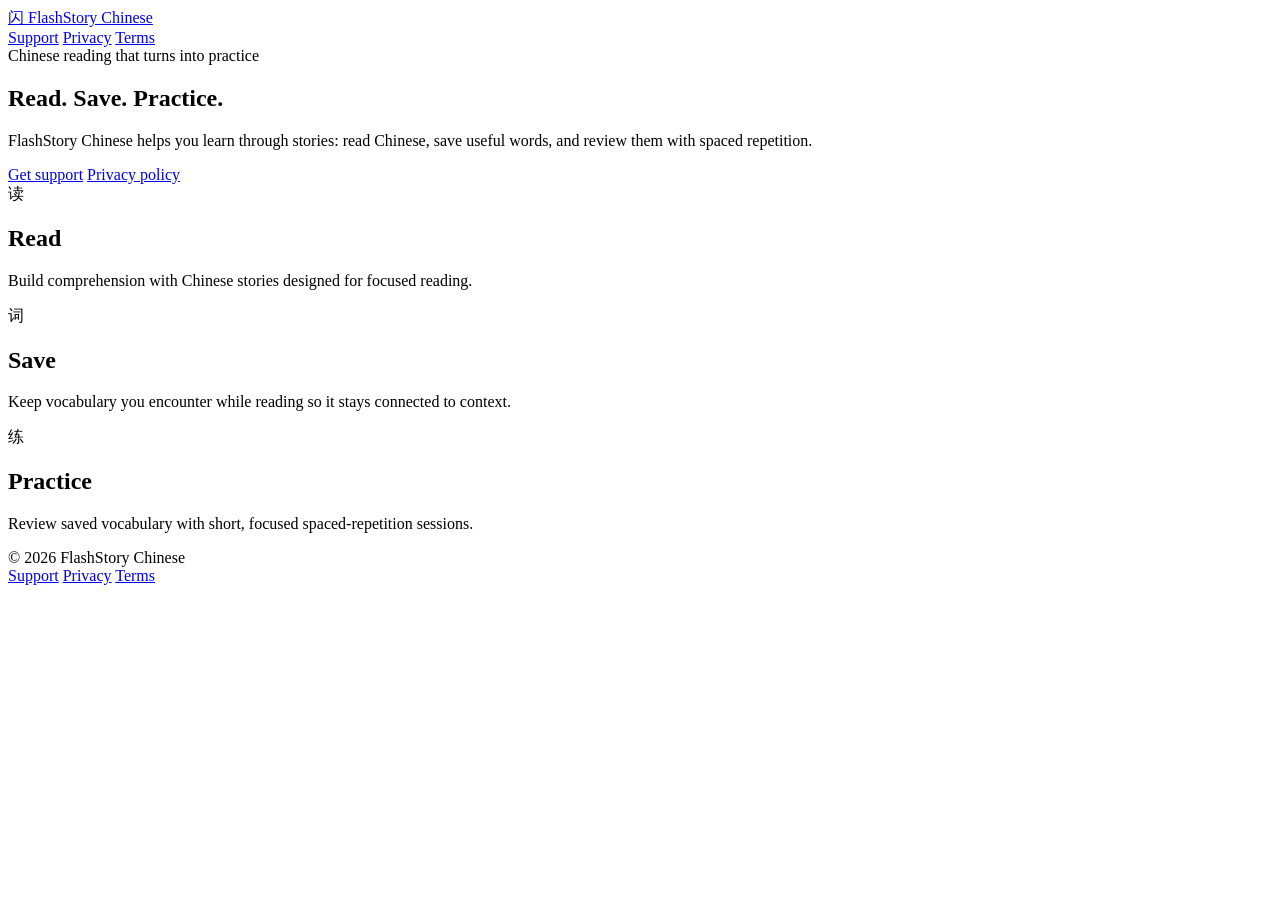
==== index.html @ 14e5a715 "Create FlashStory Chinese site" ====
<!doctype html>
<html lang="en">
<head>
  <meta charset="utf-8" />
  <meta name="viewport" content="width=device-width, initial-scale=1" />
  <meta name="description" content="FlashStory Chinese — read Chinese stories, save vocabulary, and practice what you learn." />
  <title>FlashStory Chinese</title>
  <link rel="stylesheet" href="styles.css" />
</head>
<body>
  <header class="site-header">
    <a class="brand" href="./" aria-label="FlashStory Chinese home">
      <span class="brand-mark" aria-hidden="true">闪</span>
      <span>FlashStory Chinese</span>
    </a>
    <nav aria-label="Primary">
      <a href="support.html">Support</a>
      <a href="privacy.html">Privacy</a>
      <a href="terms.html">Terms</a>
    </nav>
  </header>

  <main>
    <section class="hero">
      <div class="eyebrow">Chinese reading that turns into practice</div>
      <h1>Read. Save. Practice.</h1>
      <p class="lede">
        FlashStory Chinese helps you learn through stories: read Chinese, save useful words,
        and review them with spaced repetition.
      </p>
      <div class="hero-actions">
        <a class="button primary" href="support.html">Get support</a>
        <a class="button secondary" href="privacy.html">Privacy policy</a>
      </div>
    </section>

    <section class="feature-grid" aria-label="How FlashStory works">
      <article class="card">
        <div class="icon" aria-hidden="true">读</div>
        <h2>Read</h2>
        <p>Build comprehension with Chinese stories designed for focused reading.</p>
      </article>
      <article class="card">
        <div class="icon" aria-hidden="true">词</div>
        <h2>Save</h2>
        <p>Keep vocabulary you encounter while reading so it stays connected to context.</p>
      </article>
      <article class="card">
        <div class="icon" aria-hidden="true">练</div>
        <h2>Practice</h2>
        <p>Review saved vocabulary with short, focused spaced-repetition sessions.</p>
      </article>
    </section>
  </main>

  <footer>
    <span>© 2026 FlashStory Chinese</span>
    <div>
      <a href="support.html">Support</a>
      <a href="privacy.html">Privacy</a>
      <a href="terms.html">Terms</a>
    </div>
  </footer>
</body>
</html>
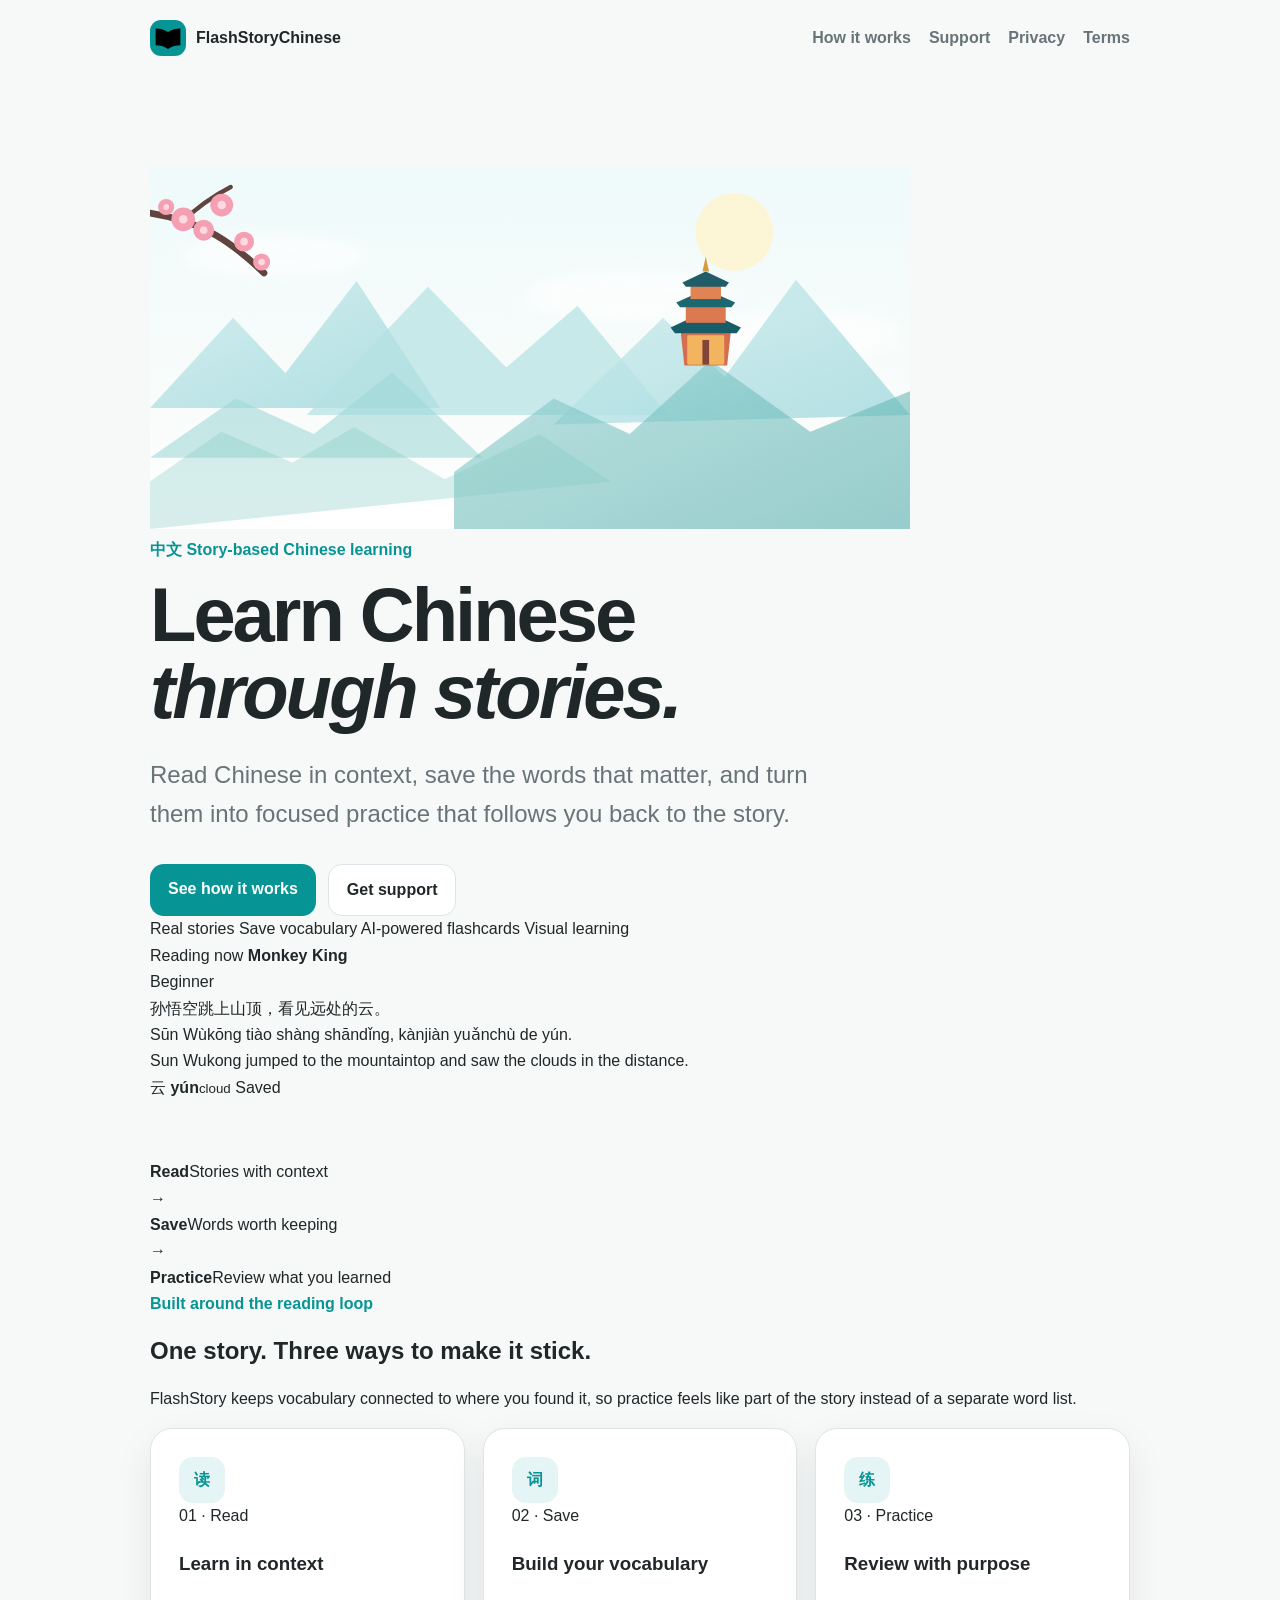
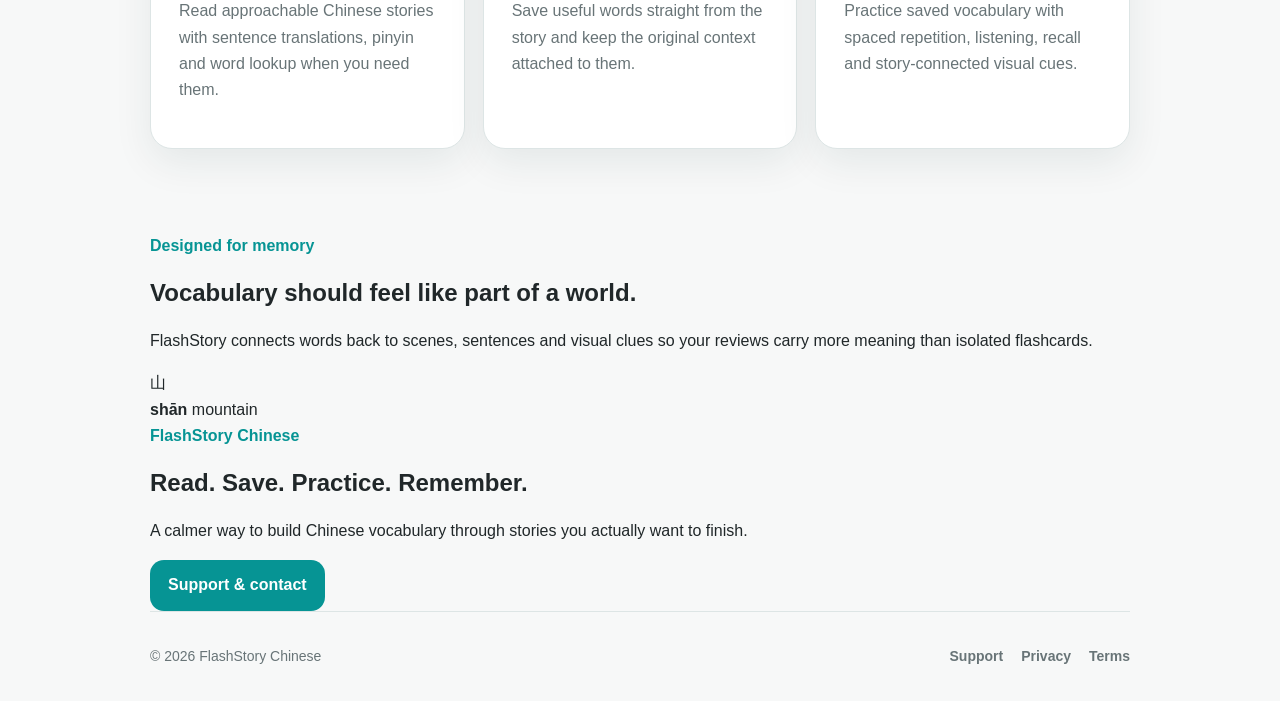
==== commit 5c3d1814: "Reskin landing page to match FlashStory brand" ====
--- a/index.html
+++ b/index.html
@@ -3,53 +3,131 @@
 <head>
   <meta charset="utf-8" />
   <meta name="viewport" content="width=device-width, initial-scale=1" />
-  <meta name="description" content="FlashStory Chinese — read Chinese stories, save vocabulary, and practice what you learn." />
-  <title>FlashStory Chinese</title>
+  <meta name="theme-color" content="#069494" />
+  <meta name="description" content="FlashStory Chinese helps you learn Mandarin through stories, saved vocabulary, spaced repetition and visual practice." />
+  <title>FlashStory Chinese — Learn Chinese through stories</title>
   <link rel="stylesheet" href="styles.css" />
 </head>
 <body>
   <header class="site-header">
     <a class="brand" href="./" aria-label="FlashStory Chinese home">
-      <span class="brand-mark" aria-hidden="true">闪</span>
-      <span>FlashStory Chinese</span>
+      <span class="brand-mark" aria-hidden="true">
+        <svg viewBox="0 0 32 32"><path d="M5 7.5c4.2 0 7.5 1 11 3.2v15c-3.5-2.2-6.8-3.2-11-3.2V7.5Zm22 0c-4.2 0-7.5 1-11 3.2v15c3.5-2.2 6.8-3.2 11-3.2V7.5Z"/></svg>
+      </span>
+      <span class="brand-copy"><strong>FlashStory</strong><span>Chinese</span></span>
     </a>
     <nav aria-label="Primary">
+      <a href="#how-it-works">How it works</a>
       <a href="support.html">Support</a>
       <a href="privacy.html">Privacy</a>
       <a href="terms.html">Terms</a>
     </nav>
   </header>
 
-  <main>
+  <main class="home-main">
     <section class="hero">
-      <div class="eyebrow">Chinese reading that turns into practice</div>
-      <h1>Read. Save. Practice.</h1>
-      <p class="lede">
-        FlashStory Chinese helps you learn through stories: read Chinese, save useful words,
-        and review them with spaced repetition.
-      </p>
-      <div class="hero-actions">
-        <a class="button primary" href="support.html">Get support</a>
-        <a class="button secondary" href="privacy.html">Privacy policy</a>
+      <img class="hero-landscape" src="brand-scene.svg" alt="" aria-hidden="true" />
+      <div class="hero-copy">
+        <div class="eyebrow"><span>中文</span> Story-based Chinese learning</div>
+        <h1>Learn Chinese<br><em>through stories.</em></h1>
+        <p class="lede">Read Chinese in context, save the words that matter, and turn them into focused practice that follows you back to the story.</p>
+        <div class="hero-actions">
+          <a class="button primary" href="#how-it-works">See how it works</a>
+          <a class="button secondary" href="support.html">Get support</a>
+        </div>
+        <div class="feature-strip" aria-label="Core features">
+          <span>Real stories</span>
+          <span>Save vocabulary</span>
+          <span>AI-powered flashcards</span>
+          <span>Visual learning</span>
+        </div>
+      </div>
+
+      <div class="story-preview" aria-label="FlashStory Chinese learning preview">
+        <div class="preview-top">
+          <div>
+            <span class="mini-label">Reading now</span>
+            <strong>Monkey King</strong>
+          </div>
+          <span class="level-pill">Beginner</span>
+        </div>
+        <div class="chinese-line">孙悟空跳上山顶，看见远处的云。</div>
+        <div class="pinyin-line">Sūn Wùkōng tiào shàng shāndǐng, kànjiàn yuǎnchù de yún.</div>
+        <div class="translation-line">Sun Wukong jumped to the mountaintop and saw the clouds in the distance.</div>
+        <div class="saved-word">
+          <span class="hanzi">云</span>
+          <span><strong>yún</strong><small>cloud</small></span>
+          <span class="saved-badge">Saved</span>
+        </div>
       </div>
     </section>
 
-    <section class="feature-grid" aria-label="How FlashStory works">
-      <article class="card">
-        <div class="icon" aria-hidden="true">读</div>
-        <h2>Read</h2>
-        <p>Build comprehension with Chinese stories designed for focused reading.</p>
-      </article>
-      <article class="card">
-        <div class="icon" aria-hidden="true">词</div>
-        <h2>Save</h2>
-        <p>Keep vocabulary you encounter while reading so it stays connected to context.</p>
-      </article>
-      <article class="card">
-        <div class="icon" aria-hidden="true">练</div>
-        <h2>Practice</h2>
-        <p>Review saved vocabulary with short, focused spaced-repetition sessions.</p>
-      </article>
+    <section class="trust-row" aria-label="FlashStory learning loop">
+      <div><strong>Read</strong><span>Stories with context</span></div>
+      <div class="loop-arrow">→</div>
+      <div><strong>Save</strong><span>Words worth keeping</span></div>
+      <div class="loop-arrow">→</div>
+      <div><strong>Practice</strong><span>Review what you learned</span></div>
+    </section>
+
+    <section id="how-it-works" class="section">
+      <div class="section-heading">
+        <span class="eyebrow">Built around the reading loop</span>
+        <h2>One story. Three ways to make it stick.</h2>
+        <p>FlashStory keeps vocabulary connected to where you found it, so practice feels like part of the story instead of a separate word list.</p>
+      </div>
+
+      <div class="feature-grid">
+        <article class="card feature-card">
+          <div class="icon">读</div>
+          <span class="card-kicker">01 · Read</span>
+          <h3>Learn in context</h3>
+          <p>Read approachable Chinese stories with sentence translations, pinyin and word lookup when you need them.</p>
+        </article>
+        <article class="card feature-card">
+          <div class="icon">词</div>
+          <span class="card-kicker">02 · Save</span>
+          <h3>Build your vocabulary</h3>
+          <p>Save useful words straight from the story and keep the original context attached to them.</p>
+        </article>
+        <article class="card feature-card">
+          <div class="icon">练</div>
+          <span class="card-kicker">03 · Practice</span>
+          <h3>Review with purpose</h3>
+          <p>Practice saved vocabulary with spaced repetition, listening, recall and story-connected visual cues.</p>
+        </article>
+      </div>
+    </section>
+
+    <section class="visual-section">
+      <div class="visual-card">
+        <div class="visual-copy">
+          <span class="eyebrow">Designed for memory</span>
+          <h2>Vocabulary should feel like part of a world.</h2>
+          <p>FlashStory connects words back to scenes, sentences and visual clues so your reviews carry more meaning than isolated flashcards.</p>
+        </div>
+        <div class="practice-demo">
+          <div class="practice-image">
+            <div class="sun"></div>
+            <div class="mountain m1"></div>
+            <div class="mountain m2"></div>
+            <span class="practice-word">山</span>
+          </div>
+          <div class="practice-meta">
+            <strong>shān</strong>
+            <span>mountain</span>
+          </div>
+        </div>
+      </div>
+    </section>
+
+    <section class="cta-card">
+      <div>
+        <span class="eyebrow">FlashStory Chinese</span>
+        <h2>Read. Save. Practice. Remember.</h2>
+        <p>A calmer way to build Chinese vocabulary through stories you actually want to finish.</p>
+      </div>
+      <a class="button primary" href="support.html">Support &amp; contact</a>
     </section>
   </main>
 
@@ -62,4 +140,4 @@
     </div>
   </footer>
 </body>
-</html>
+</html>
--- a/styles.css
+++ b/styles.css
@@ -0,0 +1,95 @@
+:root {
+  color-scheme: light dark;
+  --teal: #069494;
+  --teal-dark: #057878;
+  --coral: #ff8559;
+  --bg: #f7f8f8;
+  --surface: #ffffff;
+  --surface-2: #f1f4f4;
+  --text: #202729;
+  --muted: #687477;
+  --border: #dde5e5;
+  --shadow: 0 14px 38px rgba(19, 54, 54, 0.08);
+  --radius: 22px;
+  --max: 980px;
+}
+* { box-sizing: border-box; }
+html { scroll-behavior: smooth; }
+body {
+  margin: 0;
+  font-family: Inter, ui-sans-serif, -apple-system, BlinkMacSystemFont, "Segoe UI", sans-serif;
+  background: var(--bg);
+  color: var(--text);
+  line-height: 1.65;
+}
+a { color: var(--teal); text-decoration: none; }
+a:hover { text-decoration: underline; }
+.site-header, footer, main { width: min(calc(100% - 32px), var(--max)); margin-inline: auto; }
+.site-header {
+  min-height: 76px;
+  display: flex;
+  align-items: center;
+  justify-content: space-between;
+  gap: 24px;
+}
+.brand { display: flex; align-items: center; gap: 10px; color: var(--text); font-weight: 800; }
+.brand:hover { text-decoration: none; }
+.brand-mark {
+  width: 36px; height: 36px; border-radius: 11px;
+  display: grid; place-items: center;
+  background: var(--teal); color: white; font-weight: 800;
+}
+nav, footer div { display: flex; gap: 18px; flex-wrap: wrap; }
+nav a, footer a { color: var(--muted); font-weight: 650; }
+.hero { padding: 92px 0 58px; max-width: 760px; }
+.eyebrow { color: var(--teal); font-weight: 750; margin-bottom: 12px; }
+h1 { font-size: clamp(44px, 8vw, 76px); line-height: 1.02; letter-spacing: -0.04em; margin: 0 0 22px; }
+h2 { line-height: 1.2; }
+.lede { font-size: clamp(19px, 2.7vw, 24px); color: var(--muted); max-width: 700px; }
+.hero-actions { display: flex; gap: 12px; flex-wrap: wrap; margin-top: 30px; }
+.button {
+  display: inline-block; padding: 12px 18px; border-radius: 14px; font-weight: 750;
+}
+.button:hover { text-decoration: none; }
+.primary { background: var(--teal); color: white; }
+.primary:hover { background: var(--teal-dark); }
+.secondary { background: var(--surface); color: var(--text); border: 1px solid var(--border); }
+.feature-grid {
+  display: grid; grid-template-columns: repeat(3, 1fr); gap: 18px; padding-bottom: 84px;
+}
+.card, .legal {
+  background: var(--surface); border: 1px solid var(--border);
+  border-radius: var(--radius); box-shadow: var(--shadow);
+}
+.card { padding: 28px; }
+.icon { width: 46px; height: 46px; border-radius: 14px; display: grid; place-items: center; background: rgba(6,148,148,.1); color: var(--teal); font-weight: 800; }
+.card p, .legal p, .legal li { color: var(--muted); }
+.legal { padding: clamp(24px, 5vw, 54px); margin: 44px 0 70px; }
+.legal h1 { font-size: clamp(38px, 6vw, 58px); }
+.legal h2 { margin-top: 34px; }
+.updated { color: var(--muted); margin-top: -8px; }
+.notice {
+  background: var(--surface-2); border-radius: 14px; padding: 16px 18px; margin: 22px 0;
+}
+footer {
+  border-top: 1px solid var(--border); min-height: 90px;
+  display: flex; align-items: center; justify-content: space-between; gap: 20px;
+  color: var(--muted); font-size: 14px;
+}
+@media (max-width: 760px) {
+  .site-header { align-items: flex-start; padding-top: 18px; flex-direction: column; }
+  .feature-grid { grid-template-columns: 1fr; }
+  .hero { padding-top: 62px; }
+  footer { padding: 24px 0; align-items: flex-start; flex-direction: column; }
+}
+@media (prefers-color-scheme: dark) {
+  :root {
+    --bg: #0f1115;
+    --surface: #171a1f;
+    --surface-2: #1d2128;
+    --text: #f5f5f5;
+    --muted: #aeb7ba;
+    --border: #2a2e36;
+    --shadow: none;
+  }
+}
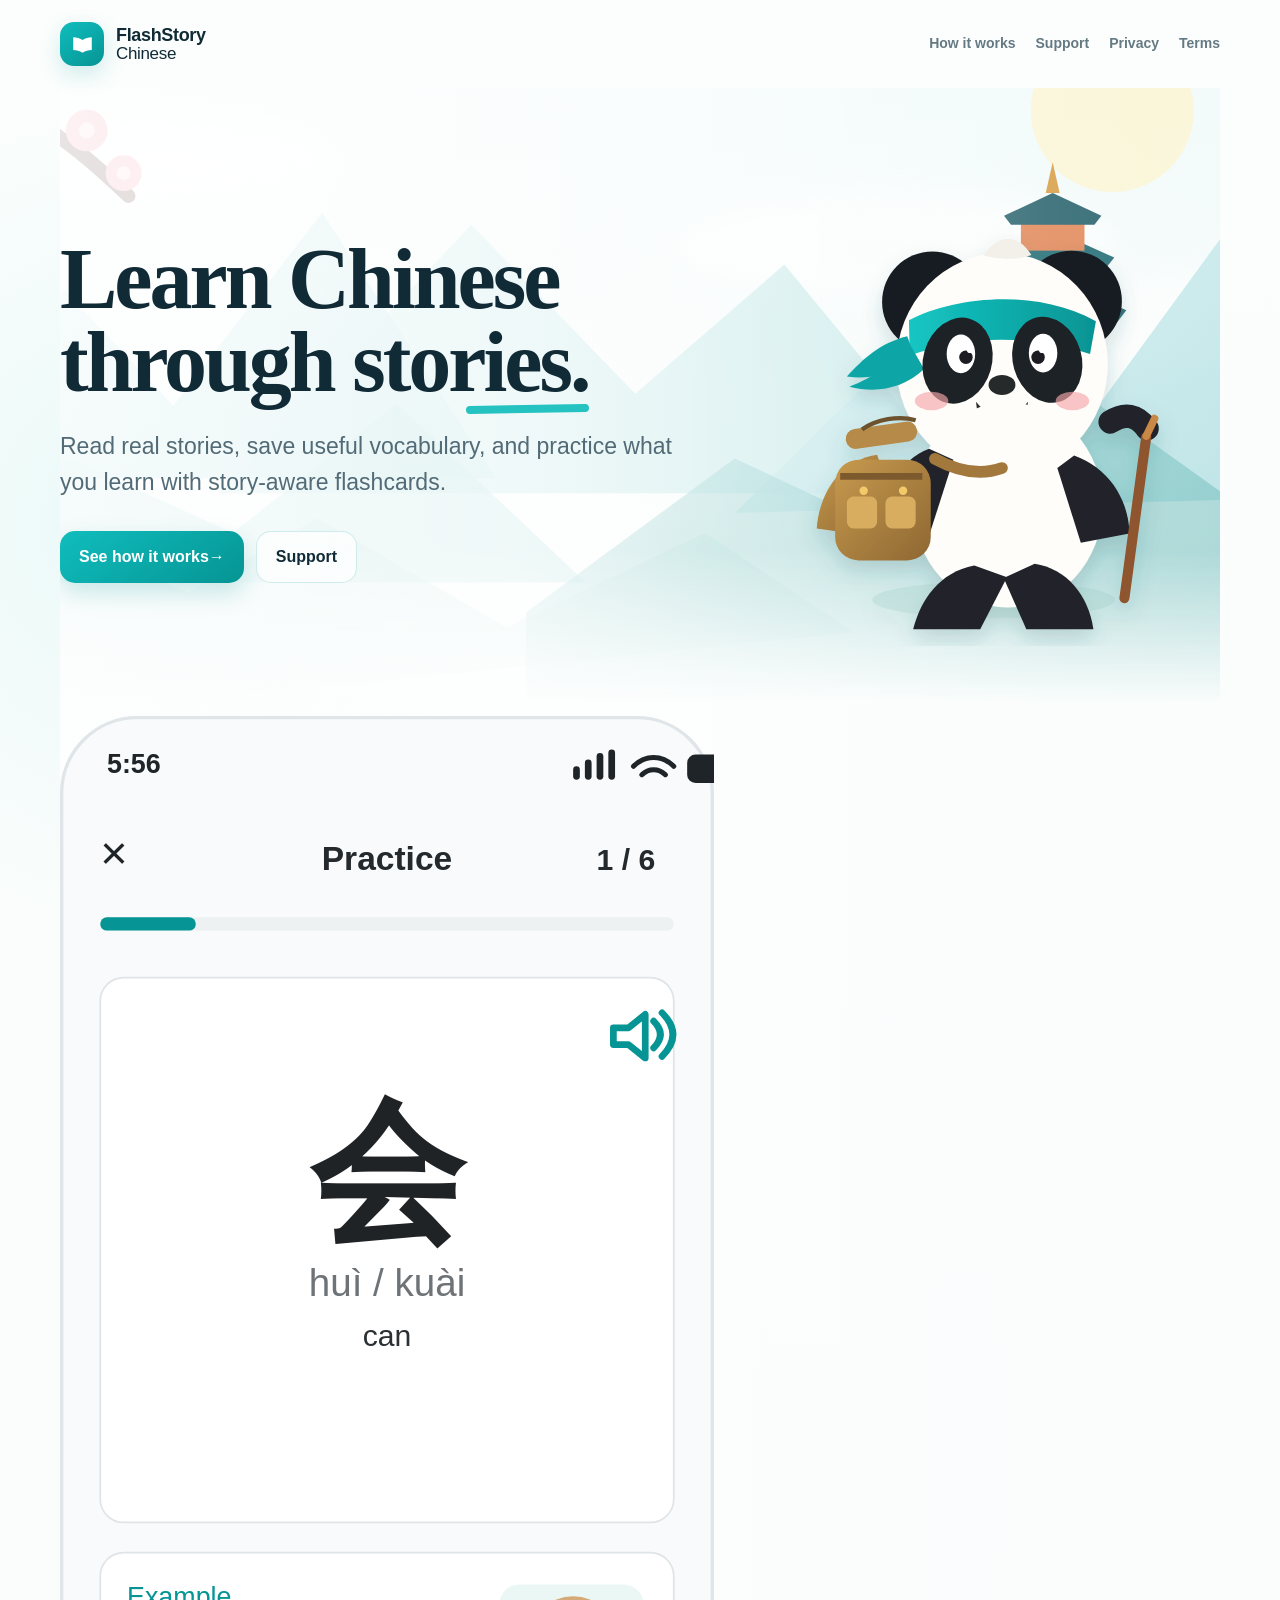
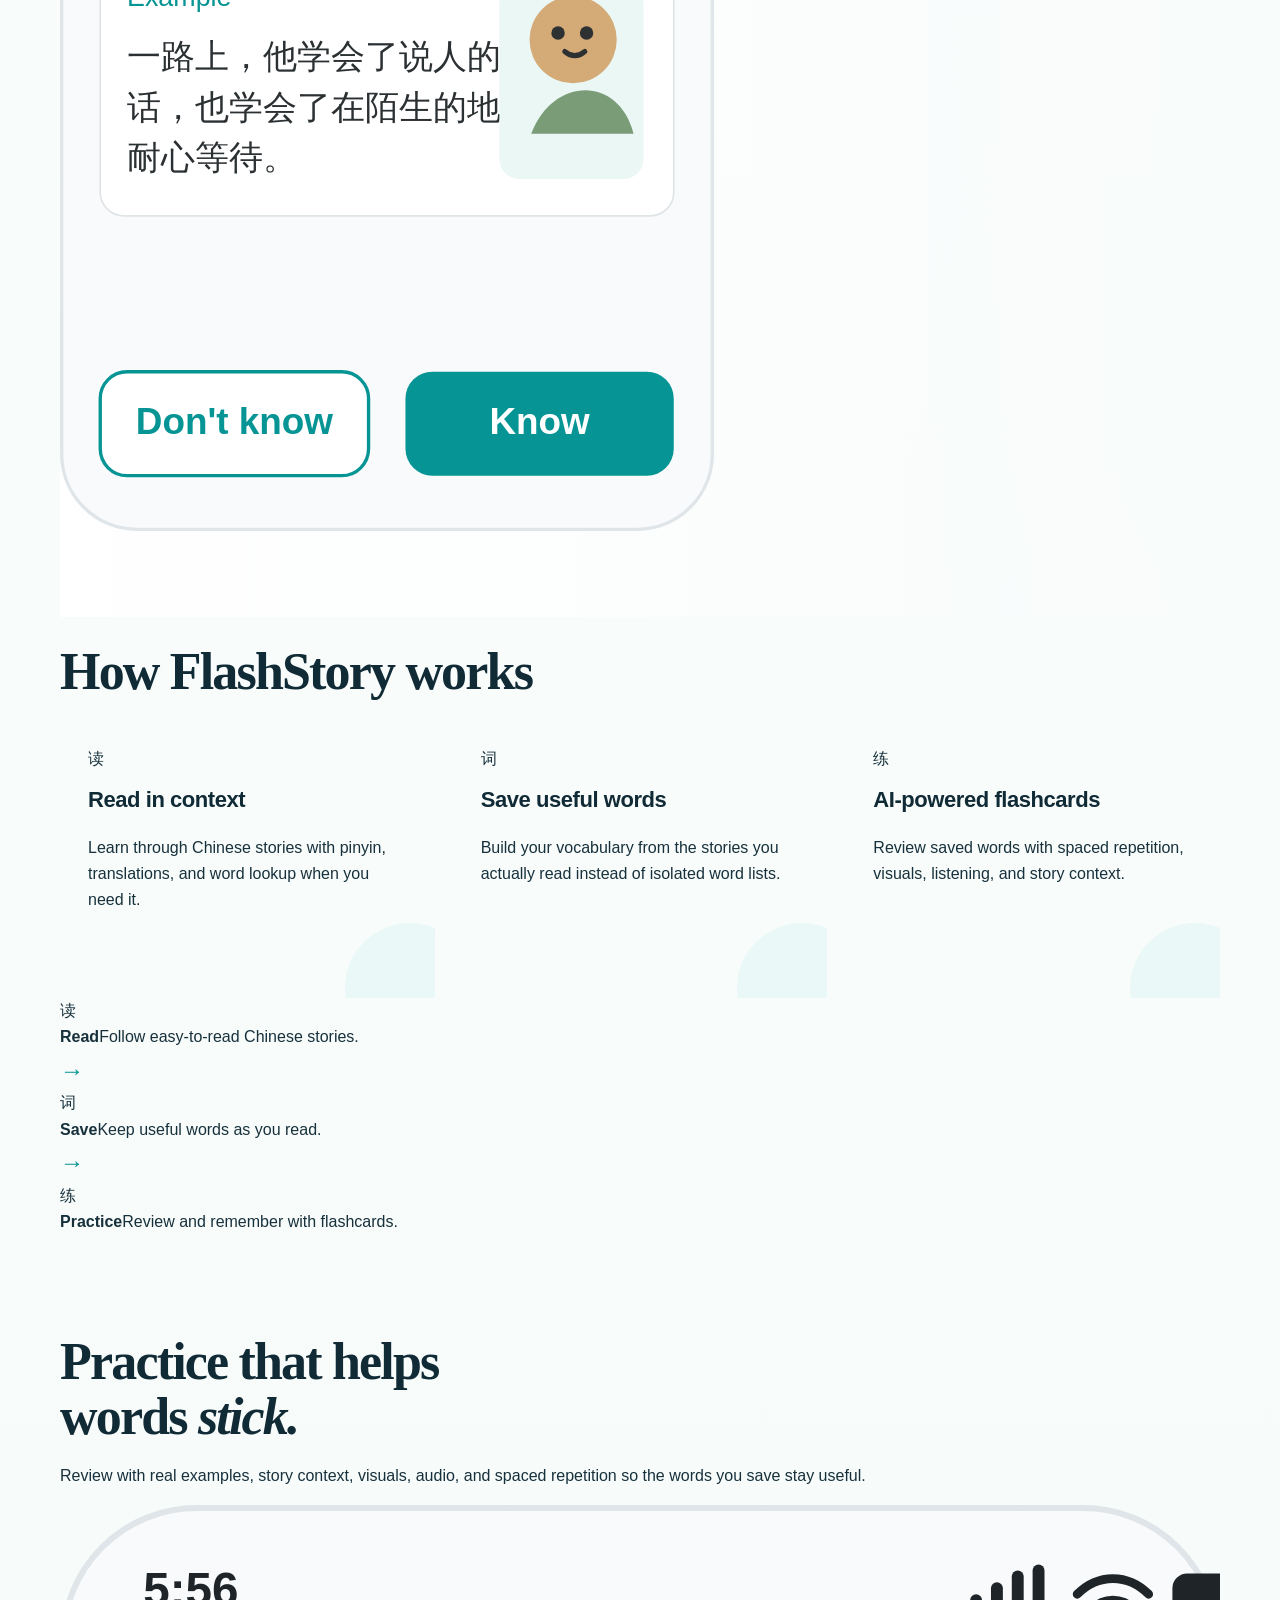
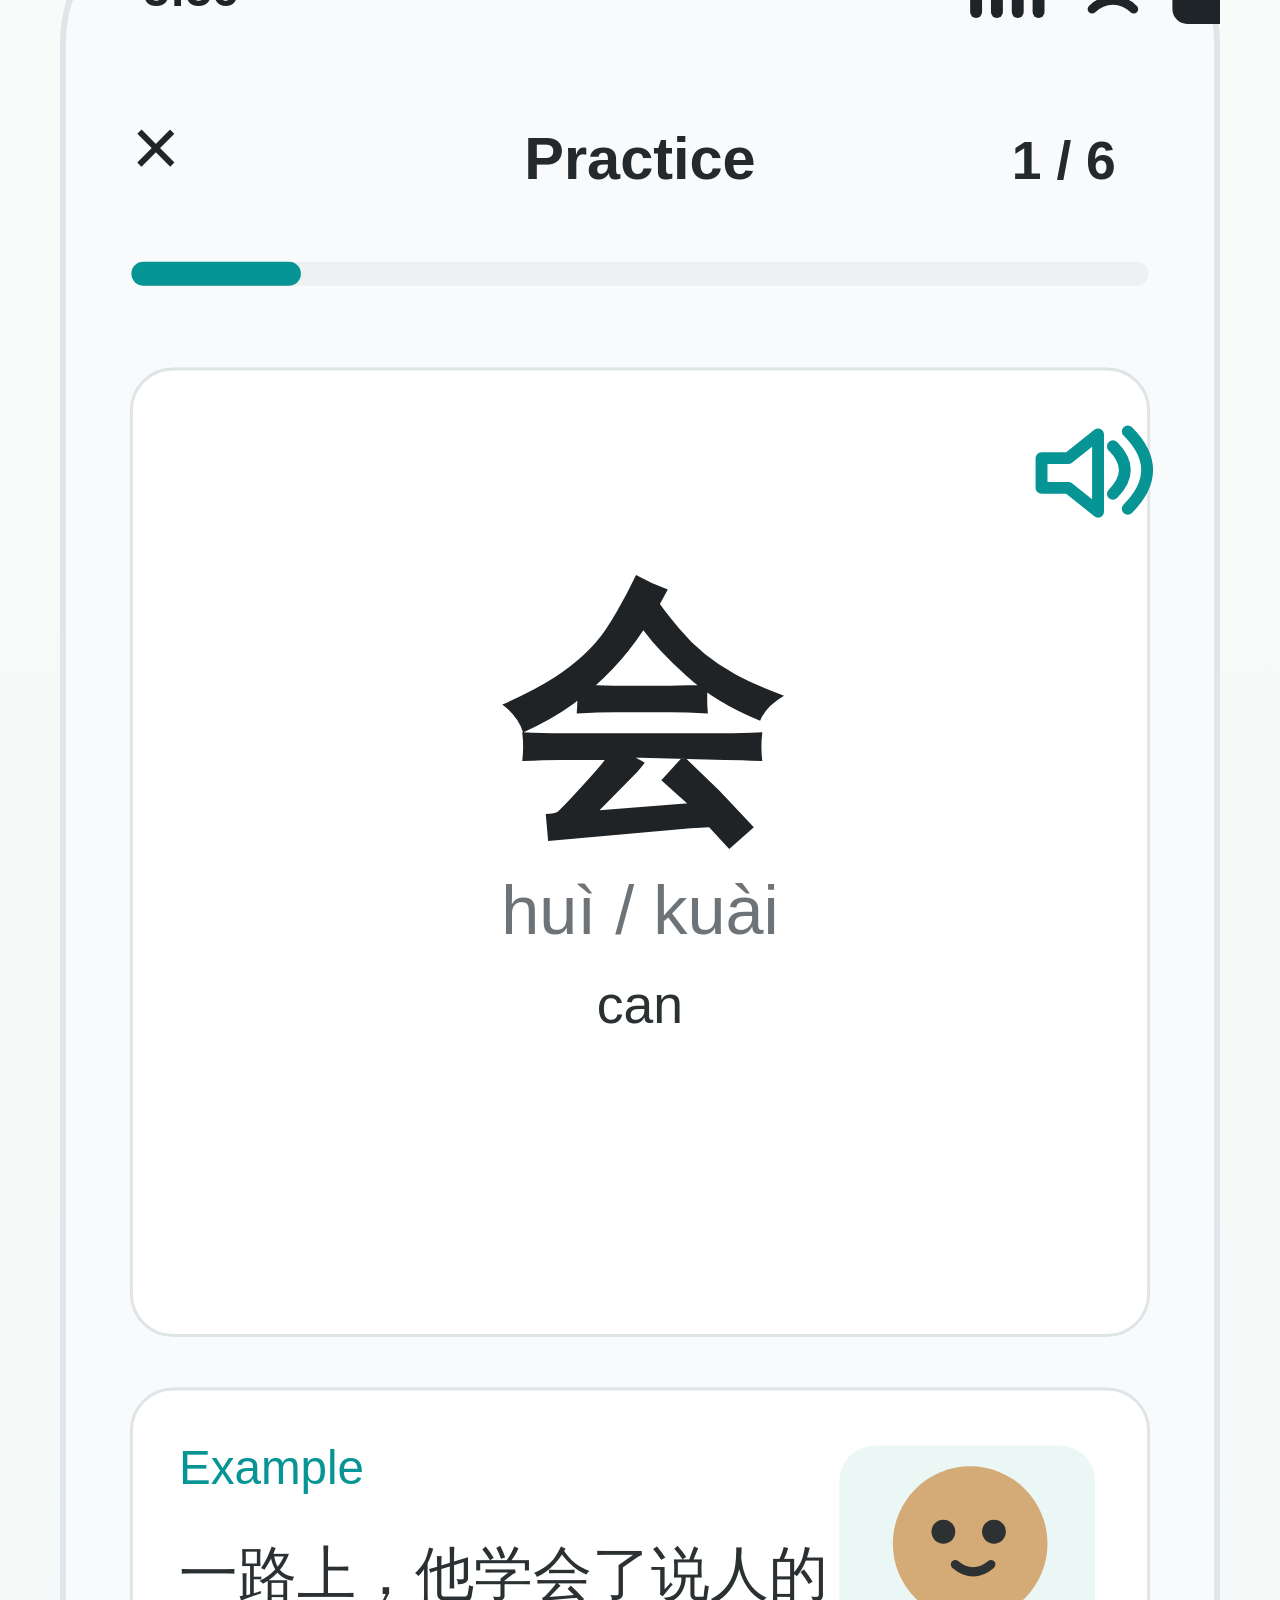
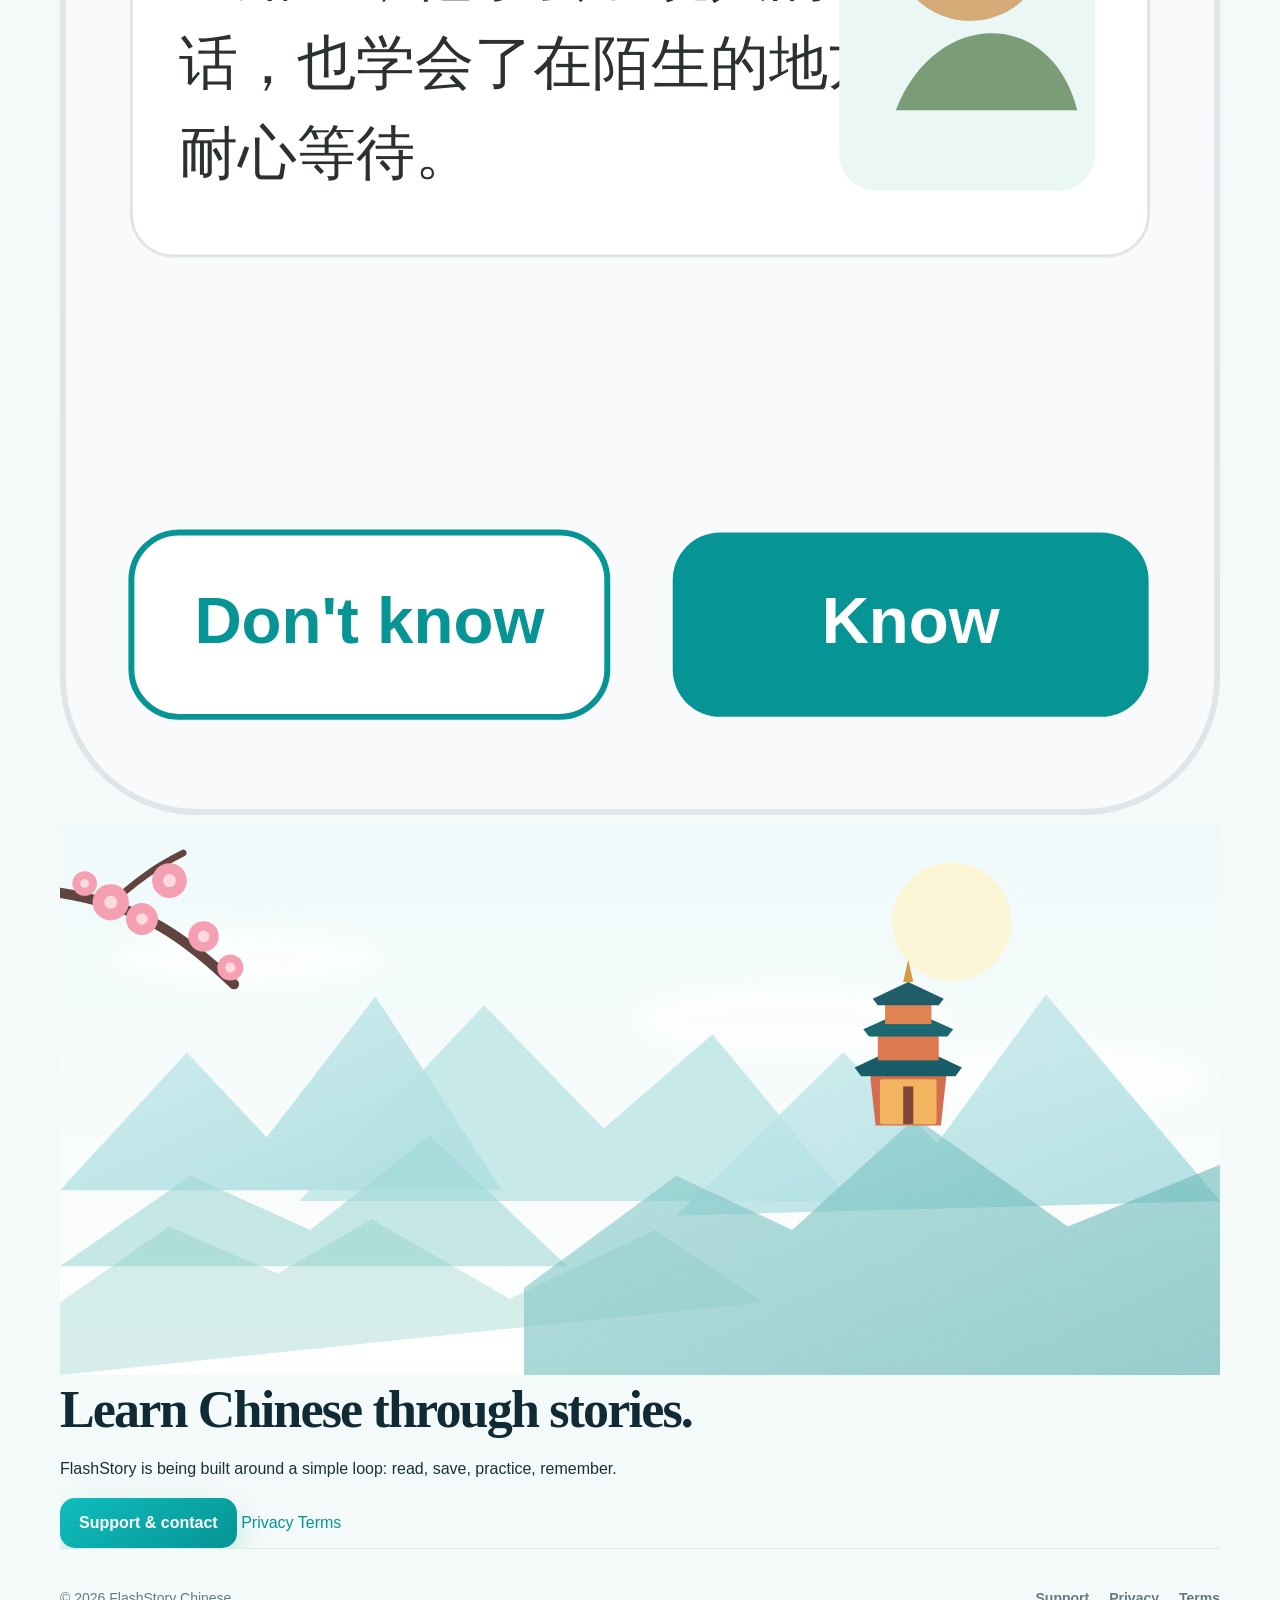
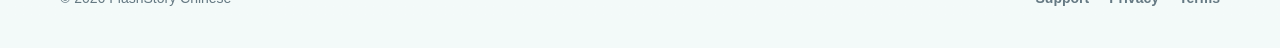
==== commit cf774b50: "Match landing page to approved FlashStory Figma" ====
--- a/index.html
+++ b/index.html
@@ -3,8 +3,8 @@
 <head>
   <meta charset="utf-8" />
   <meta name="viewport" content="width=device-width, initial-scale=1" />
-  <meta name="theme-color" content="#069494" />
-  <meta name="description" content="FlashStory Chinese helps you learn Mandarin through stories, saved vocabulary, spaced repetition and visual practice." />
+  <meta name="theme-color" content="#ffffff" />
+  <meta name="description" content="FlashStory Chinese helps you learn Mandarin through stories, saved vocabulary and focused practice." />
   <title>FlashStory Chinese — Learn Chinese through stories</title>
   <link rel="stylesheet" href="styles.css" />
 </head>
@@ -28,106 +28,84 @@
     <section class="hero">
       <img class="hero-landscape" src="brand-scene.svg" alt="" aria-hidden="true" />
       <div class="hero-copy">
-        <div class="eyebrow"><span>中文</span> Story-based Chinese learning</div>
-        <h1>Learn Chinese<br><em>through stories.</em></h1>
-        <p class="lede">Read Chinese in context, save the words that matter, and turn them into focused practice that follows you back to the story.</p>
+        <h1>Learn Chinese<br>through <em>stories.</em></h1>
+        <p class="lede">Read real stories, save useful vocabulary, and practice what you learn with story-aware flashcards.</p>
         <div class="hero-actions">
-          <a class="button primary" href="#how-it-works">See how it works</a>
-          <a class="button secondary" href="support.html">Get support</a>
-        </div>
-        <div class="feature-strip" aria-label="Core features">
-          <span>Real stories</span>
-          <span>Save vocabulary</span>
-          <span>AI-powered flashcards</span>
-          <span>Visual learning</span>
+          <a class="button primary" href="#how-it-works">See how it works <span aria-hidden="true">→</span></a>
+          <a class="button secondary" href="support.html">Support</a>
         </div>
       </div>
 
-      <div class="story-preview" aria-label="FlashStory Chinese learning preview">
-        <div class="preview-top">
-          <div>
-            <span class="mini-label">Reading now</span>
-            <strong>Monkey King</strong>
-          </div>
-          <span class="level-pill">Beginner</span>
+      <img class="hero-mascot" src="hero-panda.svg" alt="FlashStory panda mascot hiking toward a pagoda" />
+
+      <div class="hero-phone phone-frame" aria-label="FlashStory Practice preview">
+        <img src="practice-screen.svg" alt="FlashStory Practice screen showing the character 会" />
+      </div>
+    </section>
+
+    <section id="how-it-works" class="section how-section">
+      <div class="section-title">
+        <h2>How FlashStory works</h2>
+        <span class="title-swish" aria-hidden="true"></span>
+      </div>
+
+      <div class="feature-grid">
+        <article class="feature-card">
+          <div class="feature-icon book-icon" aria-hidden="true">读</div>
+          <h3>Read in context</h3>
+          <p>Learn through Chinese stories with pinyin, translations, and word lookup when you need it.</p>
+        </article>
+        <article class="feature-card">
+          <div class="feature-icon save-icon" aria-hidden="true">词</div>
+          <h3>Save useful words</h3>
+          <p>Build your vocabulary from the stories you actually read instead of isolated word lists.</p>
+        </article>
+        <article class="feature-card">
+          <div class="feature-icon practice-icon" aria-hidden="true">练</div>
+          <h3>AI-powered flashcards</h3>
+          <p>Review saved words with spaced repetition, visuals, listening, and story context.</p>
+        </article>
+      </div>
+
+      <div class="learning-loop" aria-label="Read, save, practice learning loop">
+        <div class="loop-step">
+          <span class="loop-badge teal">读</span>
+          <div><strong>Read</strong><span>Follow easy-to-read Chinese stories.</span></div>
         </div>
-        <div class="chinese-line">孙悟空跳上山顶，看见远处的云。</div>
-        <div class="pinyin-line">Sūn Wùkōng tiào shàng shāndǐng, kànjiàn yuǎnchù de yún.</div>
-        <div class="translation-line">Sun Wukong jumped to the mountaintop and saw the clouds in the distance.</div>
-        <div class="saved-word">
-          <span class="hanzi">云</span>
-          <span><strong>yún</strong><small>cloud</small></span>
-          <span class="saved-badge">Saved</span>
+        <span class="loop-arrow" aria-hidden="true">→</span>
+        <div class="loop-step">
+          <span class="loop-badge coral">词</span>
+          <div><strong>Save</strong><span>Keep useful words as you read.</span></div>
+        </div>
+        <span class="loop-arrow" aria-hidden="true">→</span>
+        <div class="loop-step">
+          <span class="loop-badge gold">练</span>
+          <div><strong>Practice</strong><span>Review and remember with flashcards.</span></div>
         </div>
       </div>
     </section>
 
-    <section class="trust-row" aria-label="FlashStory learning loop">
-      <div><strong>Read</strong><span>Stories with context</span></div>
-      <div class="loop-arrow">→</div>
-      <div><strong>Save</strong><span>Words worth keeping</span></div>
-      <div class="loop-arrow">→</div>
-      <div><strong>Practice</strong><span>Review what you learned</span></div>
-    </section>
-
-    <section id="how-it-works" class="section">
-      <div class="section-heading">
-        <span class="eyebrow">Built around the reading loop</span>
-        <h2>One story. Three ways to make it stick.</h2>
-        <p>FlashStory keeps vocabulary connected to where you found it, so practice feels like part of the story instead of a separate word list.</p>
+    <section class="practice-section">
+      <div class="practice-copy">
+        <h2>Practice that helps<br>words <em>stick.</em></h2>
+        <p>Review with real examples, story context, visuals, audio, and spaced repetition so the words you save stay useful.</p>
       </div>
-
-      <div class="feature-grid">
-        <article class="card feature-card">
-          <div class="icon">读</div>
-          <span class="card-kicker">01 · Read</span>
-          <h3>Learn in context</h3>
-          <p>Read approachable Chinese stories with sentence translations, pinyin and word lookup when you need them.</p>
-        </article>
-        <article class="card feature-card">
-          <div class="icon">词</div>
-          <span class="card-kicker">02 · Save</span>
-          <h3>Build your vocabulary</h3>
-          <p>Save useful words straight from the story and keep the original context attached to them.</p>
-        </article>
-        <article class="card feature-card">
-          <div class="icon">练</div>
-          <span class="card-kicker">03 · Practice</span>
-          <h3>Review with purpose</h3>
-          <p>Practice saved vocabulary with spaced repetition, listening, recall and story-connected visual cues.</p>
-        </article>
+      <div class="practice-phone phone-frame">
+        <img src="practice-screen.svg" alt="FlashStory Practice flashcard interface" />
       </div>
     </section>
 
-    <section class="visual-section">
-      <div class="visual-card">
-        <div class="visual-copy">
-          <span class="eyebrow">Designed for memory</span>
-          <h2>Vocabulary should feel like part of a world.</h2>
-          <p>FlashStory connects words back to scenes, sentences and visual clues so your reviews carry more meaning than isolated flashcards.</p>
-        </div>
-        <div class="practice-demo">
-          <div class="practice-image">
-            <div class="sun"></div>
-            <div class="mountain m1"></div>
-            <div class="mountain m2"></div>
-            <span class="practice-word">山</span>
-          </div>
-          <div class="practice-meta">
-            <strong>shān</strong>
-            <span>mountain</span>
-          </div>
+    <section class="cta-section">
+      <img class="cta-landscape" src="brand-scene.svg" alt="" aria-hidden="true" />
+      <div class="cta-inner">
+        <h2>Learn Chinese through stories.</h2>
+        <p>FlashStory is being built around a simple loop: read, save, practice, remember.</p>
+        <div class="cta-links">
+          <a class="button primary" href="support.html">Support &amp; contact</a>
+          <a class="text-link" href="privacy.html">Privacy</a>
+          <a class="text-link" href="terms.html">Terms</a>
         </div>
       </div>
-    </section>
-
-    <section class="cta-card">
-      <div>
-        <span class="eyebrow">FlashStory Chinese</span>
-        <h2>Read. Save. Practice. Remember.</h2>
-        <p>A calmer way to build Chinese vocabulary through stories you actually want to finish.</p>
-      </div>
-      <a class="button primary" href="support.html">Support &amp; contact</a>
     </section>
   </main>
 
--- a/styles.css
+++ b/styles.css
@@ -1,95 +1,566 @@
 :root {
   color-scheme: light dark;
   --teal: #069494;
+  --teal-bright: #10bdbd;
   --teal-dark: #057878;
+  --teal-soft: #e4f7f6;
   --coral: #ff8559;
-  --bg: #f7f8f8;
+  --gold: #f4c857;
+  --ink: #102a36;
+  --bg: #f7fbfa;
   --surface: #ffffff;
-  --surface-2: #f1f4f4;
-  --text: #202729;
-  --muted: #687477;
-  --border: #dde5e5;
-  --shadow: 0 14px 38px rgba(19, 54, 54, 0.08);
-  --radius: 22px;
-  --max: 980px;
-}
+  --surface-2: #eef8f7;
+  --text: #17313c;
+  --muted: #657983;
+  --border: #dcebea;
+  --shadow: 0 18px 55px rgba(26, 86, 88, 0.10);
+  --shadow-soft: 0 10px 30px rgba(26, 86, 88, 0.07);
+  --radius: 26px;
+  --max: 1160px;
+}
+
 * { box-sizing: border-box; }
 html { scroll-behavior: smooth; }
 body {
   margin: 0;
+  min-height: 100vh;
   font-family: Inter, ui-sans-serif, -apple-system, BlinkMacSystemFont, "Segoe UI", sans-serif;
-  background: var(--bg);
+  background:
+    radial-gradient(circle at 12% 8%, rgba(16, 189, 189, .07), transparent 26rem),
+    linear-gradient(180deg, #fbfefd 0%, var(--bg) 48%, #f3faf9 100%);
   color: var(--text);
   line-height: 1.65;
 }
 a { color: var(--teal); text-decoration: none; }
-a:hover { text-decoration: underline; }
-.site-header, footer, main { width: min(calc(100% - 32px), var(--max)); margin-inline: auto; }
+a:hover { text-decoration: none; }
+
+.site-header, footer, main {
+  width: min(calc(100% - 36px), var(--max));
+  margin-inline: auto;
+}
 .site-header {
-  min-height: 76px;
+  min-height: 88px;
   display: flex;
   align-items: center;
   justify-content: space-between;
-  gap: 24px;
-}
-.brand { display: flex; align-items: center; gap: 10px; color: var(--text); font-weight: 800; }
-.brand:hover { text-decoration: none; }
+  gap: 28px;
+  position: relative;
+  z-index: 10;
+}
+.brand {
+  display: inline-flex;
+  align-items: center;
+  gap: 12px;
+  color: var(--ink);
+}
 .brand-mark {
-  width: 36px; height: 36px; border-radius: 11px;
+  width: 44px;
+  height: 44px;
+  border-radius: 14px;
+  display: grid;
+  place-items: center;
+  background: linear-gradient(145deg, var(--teal-bright), var(--teal));
+  box-shadow: 0 8px 22px rgba(6, 148, 148, .18);
+}
+.brand-mark svg { width: 27px; height: 27px; fill: #fff; }
+.brand-copy {
+  display: grid;
+  line-height: 1.02;
+  font-size: 17px;
+  letter-spacing: -.02em;
+}
+.brand-copy strong { font-size: 18px; }
+nav, footer div { display: flex; gap: 20px; flex-wrap: wrap; }
+nav a, footer a { color: var(--muted); font-weight: 700; font-size: 14px; }
+nav a:hover, footer a:hover { color: var(--teal); }
+
+.home-main { overflow: hidden; }
+.hero {
+  min-height: 650px;
+  padding: 88px 0 78px;
+  position: relative;
+  display: grid;
+  grid-template-columns: minmax(0, 1.08fr) minmax(320px, .72fr);
+  gap: 70px;
+  align-items: center;
+}
+.hero-landscape {
+  position: absolute;
+  inset: -84px -220px auto -170px;
+  width: calc(100% + 430px);
+  height: 700px;
+  object-fit: cover;
+  z-index: -2;
+  opacity: .95;
+  mask-image: linear-gradient(to bottom, #000 0 78%, transparent 100%);
+}
+.hero::after {
+  content: "";
+  position: absolute;
+  inset: 0 -15vw;
+  z-index: -1;
+  background: linear-gradient(90deg, rgba(255,255,255,.90) 0%, rgba(255,255,255,.72) 42%, rgba(255,255,255,.12) 76%, transparent 100%);
+  pointer-events: none;
+}
+.hero-copy { max-width: 680px; }
+.eyebrow {
+  display: inline-flex;
+  align-items: center;
+  gap: 9px;
+  color: var(--teal-dark);
+  font-size: 13px;
+  font-weight: 850;
+  text-transform: uppercase;
+  letter-spacing: .09em;
+  margin-bottom: 16px;
+}
+.eyebrow span {
+  display: inline-grid;
+  place-items: center;
+  min-width: 40px;
+  height: 28px;
+  padding: 0 9px;
+  border-radius: 999px;
+  background: rgba(6,148,148,.11);
+  color: var(--teal);
+  letter-spacing: 0;
+  font-size: 14px;
+}
+h1, h2 {
+  font-family: "Iowan Old Style", "Palatino Linotype", "Book Antiqua", Georgia, serif;
+  color: var(--ink);
+  letter-spacing: -.035em;
+}
+h1 {
+  font-size: clamp(52px, 7vw, 86px);
+  line-height: .96;
+  margin: 0 0 26px;
+  max-width: 760px;
+}
+h1 em {
+  color: var(--ink);
+  font-style: normal;
+  position: relative;
+  display: inline-block;
+}
+h1 em::after {
+  content: "";
+  position: absolute;
+  left: 48%;
+  right: 0;
+  bottom: -10px;
+  height: 8px;
+  border-radius: 999px;
+  background: var(--teal-bright);
+  transform: rotate(-1deg);
+  opacity: .9;
+}
+h2 {
+  font-size: clamp(34px, 5vw, 52px);
+  line-height: 1.05;
+  margin: 0 0 18px;
+}
+h3 {
+  margin: 10px 0 10px;
+  color: var(--ink);
+  font-size: 22px;
+  letter-spacing: -.02em;
+}
+.lede {
+  font-size: clamp(19px, 2.3vw, 23px);
+  color: #526b76;
+  max-width: 650px;
+  line-height: 1.55;
+}
+.hero-actions {
+  display: flex;
+  gap: 12px;
+  flex-wrap: wrap;
+  margin-top: 30px;
+}
+.button {
+  display: inline-flex;
+  align-items: center;
+  justify-content: center;
+  min-height: 48px;
+  padding: 12px 19px;
+  border-radius: 15px;
+  font-weight: 800;
+  transition: transform .18s ease, box-shadow .18s ease, background .18s ease;
+}
+.button:hover { transform: translateY(-1px); }
+.primary {
+  background: linear-gradient(145deg, var(--teal-bright), var(--teal));
+  color: #fff;
+  box-shadow: 0 10px 24px rgba(6,148,148,.20);
+}
+.primary:hover { box-shadow: 0 14px 30px rgba(6,148,148,.27); }
+.secondary {
+  background: rgba(255,255,255,.76);
+  color: var(--ink);
+  border: 1px solid rgba(6,148,148,.18);
+  backdrop-filter: blur(10px);
+}
+.feature-strip {
+  margin-top: 30px;
+  display: flex;
+  flex-wrap: wrap;
+  gap: 9px;
+}
+.feature-strip span, .level-pill {
+  padding: 7px 11px;
+  border-radius: 999px;
+  background: rgba(255,255,255,.72);
+  border: 1px solid rgba(6,148,148,.14);
+  color: #587079;
+  font-size: 12px;
+  font-weight: 750;
+  backdrop-filter: blur(8px);
+}
+
+.story-preview {
+  width: min(100%, 420px);
+  justify-self: end;
+  background: rgba(255,255,255,.84);
+  border: 1px solid rgba(255,255,255,.88);
+  border-radius: 30px;
+  padding: 24px;
+  box-shadow: 0 30px 80px rgba(39, 93, 91, .18);
+  backdrop-filter: blur(18px);
+  transform: rotate(1deg);
+}
+.preview-top {
+  display: flex;
+  align-items: start;
+  justify-content: space-between;
+  gap: 14px;
+  padding-bottom: 18px;
+  border-bottom: 1px solid var(--border);
+}
+.preview-top > div { display: grid; gap: 3px; }
+.mini-label, .card-kicker {
+  color: var(--teal);
+  font-size: 11px;
+  font-weight: 850;
+  letter-spacing: .08em;
+  text-transform: uppercase;
+}
+.level-pill { background: var(--teal-soft); color: var(--teal-dark); }
+.chinese-line {
+  margin-top: 24px;
+  color: #17313c;
+  font-size: 27px;
+  line-height: 1.55;
+  font-weight: 650;
+}
+.pinyin-line {
+  margin-top: 8px;
+  color: var(--teal-dark);
+  font-size: 14px;
+}
+.translation-line {
+  margin-top: 7px;
+  color: var(--muted);
+  font-size: 14px;
+}
+.saved-word {
+  margin-top: 22px;
+  padding: 14px 15px;
+  border-radius: 17px;
+  background: linear-gradient(135deg, #f0fbfa, #e4f7f6);
+  display: grid;
+  grid-template-columns: auto 1fr auto;
+  align-items: center;
+  gap: 12px;
+}
+.hanzi {
+  width: 42px;
+  height: 42px;
+  border-radius: 12px;
+  display: grid;
+  place-items: center;
+  background: #fff;
+  color: var(--ink);
+  font-size: 23px;
+  box-shadow: var(--shadow-soft);
+}
+.saved-word > span:nth-child(2) { display: grid; line-height: 1.25; }
+.saved-word small { color: var(--muted); }
+.saved-badge {
+  color: var(--teal-dark);
+  font-size: 12px;
+  font-weight: 800;
+}
+
+.trust-row {
+  margin: 10px auto 100px;
+  padding: 22px 26px;
+  display: grid;
+  grid-template-columns: 1fr auto 1fr auto 1fr;
+  gap: 18px;
+  align-items: center;
+  background: var(--surface);
+  border: 1px solid var(--border);
+  border-radius: 22px;
+  box-shadow: var(--shadow-soft);
+}
+.trust-row > div:not(.loop-arrow) { display: grid; text-align: center; }
+.trust-row strong { color: var(--ink); font-size: 18px; }
+.trust-row span { color: var(--muted); font-size: 13px; }
+.loop-arrow { color: var(--teal); font-size: 24px; }
+
+.section { padding: 28px 0 100px; }
+.section-heading { max-width: 760px; margin-bottom: 34px; }
+.section-heading p, .visual-copy p, .cta-card p { color: var(--muted); font-size: 17px; }
+
+.feature-grid {
+  display: grid;
+  grid-template-columns: repeat(3, 1fr);
+  gap: 18px;
+}
+.card, .legal {
+  background: rgba(255,255,255,.90);
+  border: 1px solid var(--border);
+  border-radius: var(--radius);
+  box-shadow: var(--shadow-soft);
+}
+.feature-card {
+  padding: 28px;
+  min-height: 280px;
+  position: relative;
+  overflow: hidden;
+}
+.feature-card::after {
+  content: "";
+  position: absolute;
+  width: 130px;
+  height: 130px;
+  border-radius: 50%;
+  right: -40px;
+  bottom: -55px;
+  background: var(--teal-soft);
+  opacity: .7;
+}
+.icon {
+  width: 50px;
+  height: 50px;
+  border-radius: 15px;
+  display: grid;
+  place-items: center;
+  background: linear-gradient(145deg, #e8f9f8, #d8f2f1);
+  color: var(--teal);
+  font-weight: 900;
+  font-size: 20px;
+  margin-bottom: 18px;
+}
+.card p, .legal p, .legal li { color: var(--muted); }
+
+.visual-section { padding: 0 0 110px; }
+.visual-card {
+  min-height: 390px;
+  display: grid;
+  grid-template-columns: 1fr 360px;
+  gap: 60px;
+  align-items: center;
+  padding: clamp(30px, 6vw, 70px);
+  border-radius: 34px;
+  background:
+    radial-gradient(circle at 85% 15%, rgba(244,200,87,.20), transparent 16rem),
+    linear-gradient(135deg, #effaf9, #e2f5f4);
+  border: 1px solid #d6ecea;
+  overflow: hidden;
+  position: relative;
+}
+.visual-card::before {
+  content: "";
+  position: absolute;
+  inset: auto -8% -45% 42%;
+  height: 80%;
+  border-radius: 50% 50% 0 0;
+  background: rgba(6,148,148,.09);
+  transform: rotate(-6deg);
+}
+.practice-demo {
+  position: relative;
+  z-index: 1;
+  background: #fff;
+  padding: 15px;
+  border-radius: 26px;
+  box-shadow: 0 24px 70px rgba(45,105,104,.16);
+  transform: rotate(2deg);
+}
+.practice-image {
+  height: 220px;
+  border-radius: 19px;
+  overflow: hidden;
+  position: relative;
+  background: linear-gradient(#c9f0f4 0 48%, #a8d4bb 48% 100%);
+}
+.sun {
+  width: 56px; height: 56px; border-radius: 50%;
+  background: #fff3b0; position: absolute; top: 28px; right: 42px;
+}
+.mountain {
+  position: absolute; bottom: 0; width: 0; height: 0;
+  border-left: 120px solid transparent;
+  border-right: 120px solid transparent;
+  border-bottom: 165px solid #64aaa7;
+}
+.m1 { left: -20px; }
+.m2 { right: -55px; border-bottom-color: #3d918f; transform: scale(.9); }
+.practice-word {
+  position: absolute;
+  left: 50%; top: 50%;
+  transform: translate(-50%, -50%);
+  width: 72px; height: 72px; border-radius: 20px;
   display: grid; place-items: center;
-  background: var(--teal); color: white; font-weight: 800;
-}
-nav, footer div { display: flex; gap: 18px; flex-wrap: wrap; }
-nav a, footer a { color: var(--muted); font-weight: 650; }
-.hero { padding: 92px 0 58px; max-width: 760px; }
-.eyebrow { color: var(--teal); font-weight: 750; margin-bottom: 12px; }
-h1 { font-size: clamp(44px, 8vw, 76px); line-height: 1.02; letter-spacing: -0.04em; margin: 0 0 22px; }
-h2 { line-height: 1.2; }
-.lede { font-size: clamp(19px, 2.7vw, 24px); color: var(--muted); max-width: 700px; }
-.hero-actions { display: flex; gap: 12px; flex-wrap: wrap; margin-top: 30px; }
-.button {
-  display: inline-block; padding: 12px 18px; border-radius: 14px; font-weight: 750;
-}
-.button:hover { text-decoration: none; }
-.primary { background: var(--teal); color: white; }
-.primary:hover { background: var(--teal-dark); }
-.secondary { background: var(--surface); color: var(--text); border: 1px solid var(--border); }
-.feature-grid {
-  display: grid; grid-template-columns: repeat(3, 1fr); gap: 18px; padding-bottom: 84px;
-}
-.card, .legal {
-  background: var(--surface); border: 1px solid var(--border);
-  border-radius: var(--radius); box-shadow: var(--shadow);
-}
-.card { padding: 28px; }
-.icon { width: 46px; height: 46px; border-radius: 14px; display: grid; place-items: center; background: rgba(6,148,148,.1); color: var(--teal); font-weight: 800; }
-.card p, .legal p, .legal li { color: var(--muted); }
-.legal { padding: clamp(24px, 5vw, 54px); margin: 44px 0 70px; }
-.legal h1 { font-size: clamp(38px, 6vw, 58px); }
-.legal h2 { margin-top: 34px; }
+  background: rgba(255,255,255,.9);
+  color: var(--ink); font-size: 38px; font-weight: 700;
+  box-shadow: 0 12px 35px rgba(16,42,54,.16);
+}
+.practice-meta { display: grid; padding: 16px 7px 7px; }
+.practice-meta strong { color: var(--teal-dark); font-size: 18px; }
+.practice-meta span { color: var(--muted); }
+
+.cta-card {
+  margin: 0 0 100px;
+  padding: clamp(30px, 5vw, 56px);
+  display: flex;
+  align-items: center;
+  justify-content: space-between;
+  gap: 36px;
+  background: var(--ink);
+  color: #fff;
+  border-radius: 30px;
+  box-shadow: var(--shadow);
+}
+.cta-card h2 { color: #fff; font-size: clamp(32px, 4vw, 46px); }
+.cta-card p { color: #b9c9cf; margin-bottom: 0; }
+.cta-card .eyebrow { color: #7ce0dc; }
+
+.legal {
+  padding: clamp(26px, 5vw, 58px);
+  margin: 48px 0 78px;
+  position: relative;
+  overflow: hidden;
+}
+.legal::before {
+  content: "";
+  position: absolute;
+  inset: 0 0 auto;
+  height: 7px;
+  background: linear-gradient(90deg, var(--teal), var(--teal-bright), var(--gold));
+}
+.legal h1 {
+  font-family: "Iowan Old Style", "Palatino Linotype", Georgia, serif;
+  color: var(--ink);
+  font-size: clamp(40px, 6vw, 62px);
+  line-height: 1.05;
+  letter-spacing: -.035em;
+}
+.legal h2 {
+  font-family: inherit;
+  font-size: 22px;
+  letter-spacing: -.015em;
+  margin-top: 36px;
+}
 .updated { color: var(--muted); margin-top: -8px; }
 .notice {
-  background: var(--surface-2); border-radius: 14px; padding: 16px 18px; margin: 22px 0;
-}
+  background: var(--surface-2);
+  border: 1px solid var(--border);
+  border-radius: 16px;
+  padding: 16px 18px;
+  margin: 22px 0;
+}
+
 footer {
-  border-top: 1px solid var(--border); min-height: 90px;
-  display: flex; align-items: center; justify-content: space-between; gap: 20px;
-  color: var(--muted); font-size: 14px;
-}
-@media (max-width: 760px) {
-  .site-header { align-items: flex-start; padding-top: 18px; flex-direction: column; }
+  border-top: 1px solid var(--border);
+  min-height: 100px;
+  display: flex;
+  align-items: center;
+  justify-content: space-between;
+  gap: 20px;
+  color: var(--muted);
+  font-size: 14px;
+}
+
+@media (max-width: 900px) {
+  .hero {
+    grid-template-columns: 1fr;
+    gap: 42px;
+    padding-top: 56px;
+  }
+  .hero-landscape { inset: -70px -350px auto -280px; width: 1900px; opacity: .72; }
+  .hero::after { background: rgba(255,255,255,.68); }
+  .story-preview { justify-self: start; transform: none; }
   .feature-grid { grid-template-columns: 1fr; }
-  .hero { padding-top: 62px; }
-  footer { padding: 24px 0; align-items: flex-start; flex-direction: column; }
-}
+  .visual-card { grid-template-columns: 1fr; }
+  .practice-demo { max-width: 380px; }
+}
+
+@media (max-width: 720px) {
+  .site-header {
+    min-height: auto;
+    padding: 18px 0 6px;
+    align-items: flex-start;
+    flex-direction: column;
+  }
+  nav { gap: 14px; }
+  nav a { font-size: 13px; }
+  .hero { min-height: auto; padding: 54px 0 66px; }
+  h1 { font-size: clamp(48px, 15vw, 70px); }
+  .lede { font-size: 18px; }
+  .story-preview { width: 100%; padding: 20px; }
+  .chinese-line { font-size: 23px; }
+  .trust-row {
+    grid-template-columns: 1fr;
+    margin-bottom: 70px;
+  }
+  .loop-arrow { transform: rotate(90deg); text-align: center; }
+  .section { padding-bottom: 72px; }
+  .visual-section { padding-bottom: 72px; }
+  .visual-card { padding: 28px 20px; }
+  .cta-card { align-items: flex-start; flex-direction: column; margin-bottom: 72px; }
+  footer { padding: 26px 0; align-items: flex-start; flex-direction: column; }
+}
+
 @media (prefers-color-scheme: dark) {
   :root {
-    --bg: #0f1115;
-    --surface: #171a1f;
-    --surface-2: #1d2128;
-    --text: #f5f5f5;
-    --muted: #aeb7ba;
-    --border: #2a2e36;
+    --bg: #0f171b;
+    --surface: #162126;
+    --surface-2: #1b2a30;
+    --text: #edf5f5;
+    --muted: #a9bcc3;
+    --border: #273a41;
+    --ink: #f4fbfb;
+    --teal-soft: #173d3d;
     --shadow: none;
-  }
+    --shadow-soft: none;
+  }
+  body {
+    background:
+      radial-gradient(circle at 12% 8%, rgba(16,189,189,.10), transparent 28rem),
+      linear-gradient(180deg, #0e171b, #101b20);
+  }
+  .brand { color: #f4fbfb; }
+  .hero-landscape { opacity: .23; }
+  .hero::after { background: linear-gradient(90deg, rgba(15,23,27,.94), rgba(15,23,27,.68), rgba(15,23,27,.10)); }
+  .lede { color: #b9cbd1; }
+  .secondary, .feature-strip span, .level-pill, .story-preview, .card, .legal {
+    background: rgba(22,33,38,.92);
+  }
+  .feature-strip span { color: #a9bcc3; }
+  .story-preview { border-color: #2b454a; }
+  .chinese-line { color: #f4fbfb; }
+  .saved-word { background: linear-gradient(135deg, #183638, #173235); }
+  .hanzi { background: #203037; color: #fff; }
+  .trust-row { background: #162126; }
+  .visual-card {
+    background:
+      radial-gradient(circle at 85% 15%, rgba(244,200,87,.10), transparent 16rem),
+      linear-gradient(135deg, #13272a, #153033);
+    border-color: #244448;
+  }
+  .practice-demo { background: #162126; }
+  .cta-card { background: #0a1215; }
 }
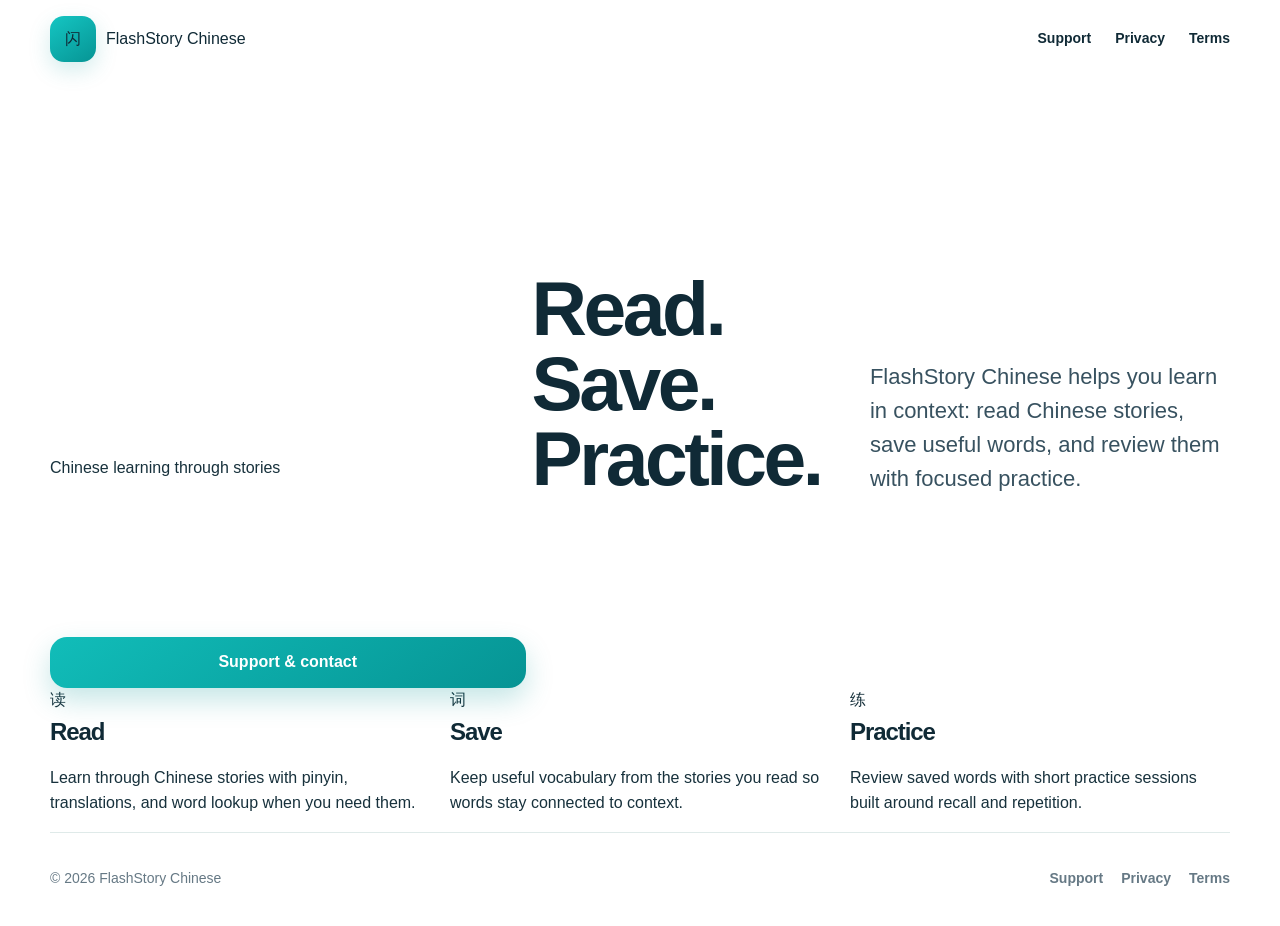
==== commit 76ac7a99: "Simplify FlashStory landing page" ====
--- a/index.html
+++ b/index.html
@@ -4,108 +4,52 @@
   <meta charset="utf-8" />
   <meta name="viewport" content="width=device-width, initial-scale=1" />
   <meta name="theme-color" content="#ffffff" />
-  <meta name="description" content="FlashStory Chinese helps you learn Mandarin through stories, saved vocabulary and focused practice." />
-  <title>FlashStory Chinese — Learn Chinese through stories</title>
+  <meta name="description" content="FlashStory Chinese helps you learn Chinese through stories, saved vocabulary, and focused practice." />
+  <title>FlashStory Chinese</title>
   <link rel="stylesheet" href="styles.css" />
 </head>
 <body>
   <header class="site-header">
     <a class="brand" href="./" aria-label="FlashStory Chinese home">
-      <span class="brand-mark" aria-hidden="true">
-        <svg viewBox="0 0 32 32"><path d="M5 7.5c4.2 0 7.5 1 11 3.2v15c-3.5-2.2-6.8-3.2-11-3.2V7.5Zm22 0c-4.2 0-7.5 1-11 3.2v15c3.5-2.2 6.8-3.2 11-3.2V7.5Z"/></svg>
-      </span>
-      <span class="brand-copy"><strong>FlashStory</strong><span>Chinese</span></span>
+      <span class="brand-mark" aria-hidden="true">闪</span>
+      <span>FlashStory Chinese</span>
     </a>
     <nav aria-label="Primary">
-      <a href="#how-it-works">How it works</a>
       <a href="support.html">Support</a>
       <a href="privacy.html">Privacy</a>
       <a href="terms.html">Terms</a>
     </nav>
   </header>
 
-  <main class="home-main">
+  <main>
     <section class="hero">
-      <img class="hero-landscape" src="brand-scene.svg" alt="" aria-hidden="true" />
-      <div class="hero-copy">
-        <h1>Learn Chinese<br>through <em>stories.</em></h1>
-        <p class="lede">Read real stories, save useful vocabulary, and practice what you learn with story-aware flashcards.</p>
-        <div class="hero-actions">
-          <a class="button primary" href="#how-it-works">See how it works <span aria-hidden="true">→</span></a>
-          <a class="button secondary" href="support.html">Support</a>
-        </div>
-      </div>
-
-      <img class="hero-mascot" src="hero-panda.svg" alt="FlashStory panda mascot hiking toward a pagoda" />
-
-      <div class="hero-phone phone-frame" aria-label="FlashStory Practice preview">
-        <img src="practice-screen.svg" alt="FlashStory Practice screen showing the character 会" />
-      </div>
+      <p class="eyebrow">Chinese learning through stories</p>
+      <h1>Read. Save. Practice.</h1>
+      <p class="lede">
+        FlashStory Chinese helps you learn in context: read Chinese stories, save useful words,
+        and review them with focused practice.
+      </p>
+      <a class="button primary" href="support.html">Support &amp; contact</a>
     </section>
 
-    <section id="how-it-works" class="section how-section">
-      <div class="section-title">
-        <h2>How FlashStory works</h2>
-        <span class="title-swish" aria-hidden="true"></span>
-      </div>
+    <section class="feature-grid" aria-label="How FlashStory works">
+      <article class="card">
+        <div class="icon" aria-hidden="true">读</div>
+        <h2>Read</h2>
+        <p>Learn through Chinese stories with pinyin, translations, and word lookup when you need them.</p>
+      </article>
 
-      <div class="feature-grid">
-        <article class="feature-card">
-          <div class="feature-icon book-icon" aria-hidden="true">读</div>
-          <h3>Read in context</h3>
-          <p>Learn through Chinese stories with pinyin, translations, and word lookup when you need it.</p>
-        </article>
-        <article class="feature-card">
-          <div class="feature-icon save-icon" aria-hidden="true">词</div>
-          <h3>Save useful words</h3>
-          <p>Build your vocabulary from the stories you actually read instead of isolated word lists.</p>
-        </article>
-        <article class="feature-card">
-          <div class="feature-icon practice-icon" aria-hidden="true">练</div>
-          <h3>AI-powered flashcards</h3>
-          <p>Review saved words with spaced repetition, visuals, listening, and story context.</p>
-        </article>
-      </div>
+      <article class="card">
+        <div class="icon" aria-hidden="true">词</div>
+        <h2>Save</h2>
+        <p>Keep useful vocabulary from the stories you read so words stay connected to context.</p>
+      </article>
 
-      <div class="learning-loop" aria-label="Read, save, practice learning loop">
-        <div class="loop-step">
-          <span class="loop-badge teal">读</span>
-          <div><strong>Read</strong><span>Follow easy-to-read Chinese stories.</span></div>
-        </div>
-        <span class="loop-arrow" aria-hidden="true">→</span>
-        <div class="loop-step">
-          <span class="loop-badge coral">词</span>
-          <div><strong>Save</strong><span>Keep useful words as you read.</span></div>
-        </div>
-        <span class="loop-arrow" aria-hidden="true">→</span>
-        <div class="loop-step">
-          <span class="loop-badge gold">练</span>
-          <div><strong>Practice</strong><span>Review and remember with flashcards.</span></div>
-        </div>
-      </div>
-    </section>
-
-    <section class="practice-section">
-      <div class="practice-copy">
-        <h2>Practice that helps<br>words <em>stick.</em></h2>
-        <p>Review with real examples, story context, visuals, audio, and spaced repetition so the words you save stay useful.</p>
-      </div>
-      <div class="practice-phone phone-frame">
-        <img src="practice-screen.svg" alt="FlashStory Practice flashcard interface" />
-      </div>
-    </section>
-
-    <section class="cta-section">
-      <img class="cta-landscape" src="brand-scene.svg" alt="" aria-hidden="true" />
-      <div class="cta-inner">
-        <h2>Learn Chinese through stories.</h2>
-        <p>FlashStory is being built around a simple loop: read, save, practice, remember.</p>
-        <div class="cta-links">
-          <a class="button primary" href="support.html">Support &amp; contact</a>
-          <a class="text-link" href="privacy.html">Privacy</a>
-          <a class="text-link" href="terms.html">Terms</a>
-        </div>
-      </div>
+      <article class="card">
+        <div class="icon" aria-hidden="true">练</div>
+        <h2>Practice</h2>
+        <p>Review saved words with short practice sessions built around recall and repetition.</p>
+      </article>
     </section>
   </main>
 
--- a/styles.css
+++ b/styles.css
@@ -1,566 +1,475 @@
 :root {
-  color-scheme: light dark;
+  color-scheme: light;
   --teal: #069494;
   --teal-bright: #10bdbd;
   --teal-dark: #057878;
-  --teal-soft: #e4f7f6;
-  --coral: #ff8559;
-  --gold: #f4c857;
+  --teal-soft: #e7f8f7;
+  --coral: #ff6f59;
+  --coral-soft: #fff0ec;
+  --gold: #f5b72a;
+  --gold-soft: #fff6dc;
   --ink: #102a36;
-  --bg: #f7fbfa;
-  --surface: #ffffff;
-  --surface-2: #eef8f7;
   --text: #17313c;
-  --muted: #657983;
-  --border: #dcebea;
-  --shadow: 0 18px 55px rgba(26, 86, 88, 0.10);
-  --shadow-soft: 0 10px 30px rgba(26, 86, 88, 0.07);
-  --radius: 26px;
-  --max: 1160px;
+  --muted: #667985;
+  --bg: #ffffff;
+  --soft-bg: #f6fbfb;
+  --border: #dfeae9;
+  --shadow: 0 18px 50px rgba(26, 84, 89, .12);
+  --shadow-soft: 0 10px 28px rgba(26, 84, 89, .09);
+  --radius: 25px;
+  --max: 1180px;
 }
 
 * { box-sizing: border-box; }
-html { scroll-behavior: smooth; }
+html { scroll-behavior: smooth; background: #fff; }
 body {
   margin: 0;
   min-height: 100vh;
+  background: #fff;
+  color: var(--text);
   font-family: Inter, ui-sans-serif, -apple-system, BlinkMacSystemFont, "Segoe UI", sans-serif;
-  background:
-    radial-gradient(circle at 12% 8%, rgba(16, 189, 189, .07), transparent 26rem),
-    linear-gradient(180deg, #fbfefd 0%, var(--bg) 48%, #f3faf9 100%);
-  color: var(--text);
-  line-height: 1.65;
-}
-a { color: var(--teal); text-decoration: none; }
-a:hover { text-decoration: none; }
-
-.site-header, footer, main {
+  line-height: 1.55;
+}
+a { color: inherit; text-decoration: none; }
+img { display: block; max-width: 100%; }
+
+.site-header, main, footer {
   width: min(calc(100% - 36px), var(--max));
   margin-inline: auto;
 }
+
 .site-header {
-  min-height: 88px;
+  min-height: 78px;
   display: flex;
   align-items: center;
   justify-content: space-between;
-  gap: 28px;
-  position: relative;
-  z-index: 10;
+  gap: 26px;
+  position: relative;
+  z-index: 20;
 }
 .brand {
   display: inline-flex;
   align-items: center;
-  gap: 12px;
+  gap: 10px;
   color: var(--ink);
 }
 .brand-mark {
-  width: 44px;
-  height: 44px;
+  width: 46px;
+  height: 46px;
   border-radius: 14px;
   display: grid;
   place-items: center;
-  background: linear-gradient(145deg, var(--teal-bright), var(--teal));
+  background: linear-gradient(145deg, #15c6c3, var(--teal));
   box-shadow: 0 8px 22px rgba(6, 148, 148, .18);
 }
-.brand-mark svg { width: 27px; height: 27px; fill: #fff; }
+.brand-mark svg { width: 28px; height: 28px; fill: #fff; }
 .brand-copy {
   display: grid;
-  line-height: 1.02;
-  font-size: 17px;
-  letter-spacing: -.02em;
-}
-.brand-copy strong { font-size: 18px; }
-nav, footer div { display: flex; gap: 20px; flex-wrap: wrap; }
-nav a, footer a { color: var(--muted); font-weight: 700; font-size: 14px; }
-nav a:hover, footer a:hover { color: var(--teal); }
+  line-height: 1;
+  letter-spacing: -.025em;
+}
+.brand-copy strong { font-size: 20px; }
+.brand-copy span { color: var(--teal); font-size: 16px; font-weight: 800; margin-top: 3px; }
+
+nav { display: flex; align-items: center; gap: 24px; flex-wrap: wrap; }
+nav a {
+  font-size: 14px;
+  font-weight: 750;
+  color: var(--ink);
+}
+nav a:hover, footer a:hover, .text-link:hover { color: var(--teal); }
 
 .home-main { overflow: hidden; }
+
 .hero {
-  min-height: 650px;
-  padding: 88px 0 78px;
-  position: relative;
-  display: grid;
-  grid-template-columns: minmax(0, 1.08fr) minmax(320px, .72fr);
-  gap: 70px;
-  align-items: center;
+  min-height: 610px;
+  margin-inline: calc((100vw - min(100vw - 36px, var(--max))) / -2);
+  padding: 58px max(18px, calc((100vw - var(--max)) / 2)) 0;
+  position: relative;
+  display: grid;
+  grid-template-columns: 1.03fr .72fr .78fr;
+  align-items: end;
+  gap: 6px;
+  isolation: isolate;
 }
 .hero-landscape {
   position: absolute;
-  inset: -84px -220px auto -170px;
-  width: calc(100% + 430px);
-  height: 700px;
+  inset: 0;
+  width: 100%;
+  height: 100%;
   object-fit: cover;
+  z-index: -3;
+}
+.hero::before {
+  content: "";
+  position: absolute;
+  inset: 0;
+  background: linear-gradient(90deg, rgba(255,255,255,.82) 0%, rgba(255,255,255,.60) 35%, rgba(255,255,255,.10) 68%, rgba(255,255,255,.03) 100%);
   z-index: -2;
-  opacity: .95;
-  mask-image: linear-gradient(to bottom, #000 0 78%, transparent 100%);
 }
 .hero::after {
   content: "";
   position: absolute;
-  inset: 0 -15vw;
+  inset: auto 0 0;
+  height: 110px;
+  background: linear-gradient(transparent, rgba(255,255,255,.98));
   z-index: -1;
-  background: linear-gradient(90deg, rgba(255,255,255,.90) 0%, rgba(255,255,255,.72) 42%, rgba(255,255,255,.12) 76%, transparent 100%);
-  pointer-events: none;
-}
-.hero-copy { max-width: 680px; }
-.eyebrow {
-  display: inline-flex;
-  align-items: center;
-  gap: 9px;
-  color: var(--teal-dark);
-  font-size: 13px;
+}
+
+.hero-copy {
+  align-self: center;
+  max-width: 560px;
+  padding-bottom: 70px;
+  position: relative;
+  z-index: 3;
+}
+h1, h2 {
+  margin: 0;
+  color: var(--ink);
+  letter-spacing: -.045em;
+}
+h1 {
+  font-size: clamp(54px, 6vw, 84px);
+  line-height: .98;
   font-weight: 850;
-  text-transform: uppercase;
-  letter-spacing: .09em;
-  margin-bottom: 16px;
-}
-.eyebrow span {
-  display: inline-grid;
-  place-items: center;
-  min-width: 40px;
-  height: 28px;
-  padding: 0 9px;
-  border-radius: 999px;
-  background: rgba(6,148,148,.11);
-  color: var(--teal);
-  letter-spacing: 0;
-  font-size: 14px;
-}
-h1, h2 {
-  font-family: "Iowan Old Style", "Palatino Linotype", "Book Antiqua", Georgia, serif;
-  color: var(--ink);
-  letter-spacing: -.035em;
-}
-h1 {
-  font-size: clamp(52px, 7vw, 86px);
-  line-height: .96;
-  margin: 0 0 26px;
-  max-width: 760px;
-}
-h1 em {
-  color: var(--ink);
+}
+h1 em, .practice-copy h2 em {
+  color: var(--coral);
   font-style: normal;
-  position: relative;
-  display: inline-block;
-}
-h1 em::after {
-  content: "";
-  position: absolute;
-  left: 48%;
-  right: 0;
-  bottom: -10px;
-  height: 8px;
-  border-radius: 999px;
-  background: var(--teal-bright);
-  transform: rotate(-1deg);
-  opacity: .9;
-}
-h2 {
-  font-size: clamp(34px, 5vw, 52px);
-  line-height: 1.05;
-  margin: 0 0 18px;
-}
-h3 {
-  margin: 10px 0 10px;
-  color: var(--ink);
-  font-size: 22px;
-  letter-spacing: -.02em;
 }
 .lede {
-  font-size: clamp(19px, 2.3vw, 23px);
-  color: #526b76;
-  max-width: 650px;
-  line-height: 1.55;
+  margin: 24px 0 0;
+  color: #385260;
+  font-size: clamp(18px, 2vw, 22px);
+  max-width: 560px;
 }
 .hero-actions {
   display: flex;
   gap: 12px;
   flex-wrap: wrap;
-  margin-top: 30px;
+  margin-top: 32px;
 }
 .button {
+  min-height: 50px;
+  padding: 13px 20px;
+  border-radius: 17px;
   display: inline-flex;
   align-items: center;
   justify-content: center;
-  min-height: 48px;
-  padding: 12px 19px;
-  border-radius: 15px;
+  gap: 10px;
   font-weight: 800;
-  transition: transform .18s ease, box-shadow .18s ease, background .18s ease;
+  transition: transform .18s ease, box-shadow .18s ease;
 }
 .button:hover { transform: translateY(-1px); }
-.primary {
-  background: linear-gradient(145deg, var(--teal-bright), var(--teal));
+.button.primary {
   color: #fff;
-  box-shadow: 0 10px 24px rgba(6,148,148,.20);
-}
-.primary:hover { box-shadow: 0 14px 30px rgba(6,148,148,.27); }
-.secondary {
-  background: rgba(255,255,255,.76);
-  color: var(--ink);
-  border: 1px solid rgba(6,148,148,.18);
-  backdrop-filter: blur(10px);
-}
-.feature-strip {
-  margin-top: 30px;
+  background: linear-gradient(145deg, #11bdb9, var(--teal));
+  box-shadow: 0 12px 28px rgba(6,148,148,.23);
+}
+.button.secondary {
+  color: var(--ink);
+  background: rgba(255,255,255,.82);
+  border: 1px solid rgba(6,148,148,.22);
+  backdrop-filter: blur(8px);
+}
+
+.hero-mascot {
+  width: 360px;
+  align-self: end;
+  justify-self: center;
+  margin-bottom: 10px;
+  position: relative;
+  z-index: 2;
+}
+
+.phone-frame {
+  background: linear-gradient(145deg, #1c2024, #5f666d 48%, #111418);
+  padding: 10px;
+  border-radius: 46px;
+  box-shadow: 0 30px 80px rgba(15, 52, 59, .26);
+}
+.phone-frame img {
+  width: 100%;
+  border-radius: 38px;
+}
+.hero-phone {
+  width: 335px;
+  justify-self: end;
+  align-self: center;
+  transform: rotate(1.5deg);
+  position: relative;
+  z-index: 3;
+  margin-bottom: 16px;
+}
+
+.section {
+  padding: 68px 0 76px;
+}
+.how-section { background: #fff; }
+.section-title {
+  text-align: center;
+  margin-bottom: 34px;
+}
+.section-title h2 {
+  font-size: clamp(40px, 5vw, 58px);
+  font-weight: 850;
+}
+.title-swish {
+  display: inline-block;
+  width: 130px;
+  height: 8px;
+  margin-top: 8px;
+  background: var(--gold);
+  border-radius: 999px;
+  transform: rotate(-1.5deg);
+}
+
+.feature-grid {
+  display: grid;
+  grid-template-columns: repeat(3, 1fr);
+  gap: 20px;
+}
+.feature-card {
+  min-height: 240px;
+  padding: 28px;
+  border: 1px solid var(--border);
+  border-radius: var(--radius);
+  background: #fff;
+  box-shadow: var(--shadow-soft);
+}
+.feature-icon {
+  width: 58px;
+  height: 58px;
+  border-radius: 18px;
+  display: grid;
+  place-items: center;
+  font-size: 25px;
+  font-weight: 900;
+  margin-bottom: 18px;
+}
+.book-icon { background: var(--teal-soft); color: var(--teal); }
+.save-icon { background: var(--coral-soft); color: var(--coral); }
+.practice-icon { background: #e8faf7; color: #11aaa1; }
+.feature-card h3 {
+  margin: 0 0 10px;
+  color: var(--ink);
+  font-size: 23px;
+  letter-spacing: -.02em;
+}
+.feature-card p {
+  margin: 0;
+  color: var(--muted);
+  font-size: 16px;
+}
+
+.learning-loop {
+  margin-top: 28px;
+  padding: 20px 28px;
+  display: grid;
+  grid-template-columns: 1fr auto 1fr auto 1fr;
+  align-items: center;
+  gap: 18px;
+  border-radius: 999px;
+  background: linear-gradient(90deg, #effafa, #f8fcfc, #edfafa);
+}
+.loop-step {
   display: flex;
+  align-items: center;
+  gap: 13px;
+}
+.loop-step > div { display: grid; }
+.loop-step strong { color: var(--ink); font-size: 18px; }
+.loop-step span:last-child { color: var(--muted); font-size: 13px; }
+.loop-badge {
+  width: 54px;
+  height: 54px;
+  border-radius: 50%;
+  display: grid;
+  place-items: center;
+  color: #fff;
+  font-size: 22px;
+  font-weight: 900;
+  flex: 0 0 auto;
+}
+.loop-badge.teal { background: linear-gradient(145deg, #15c7c4, var(--teal)); }
+.loop-badge.coral { background: linear-gradient(145deg, #ff9b84, var(--coral)); }
+.loop-badge.gold { background: linear-gradient(145deg, #ffd76f, var(--gold)); }
+.loop-arrow { color: var(--ink); font-size: 25px; }
+
+.practice-section {
+  min-height: 420px;
+  margin-inline: calc((100vw - min(100vw - 36px, var(--max))) / -2);
+  padding: 45px max(18px, calc((100vw - var(--max)) / 2));
+  background: linear-gradient(135deg, #e9faf8 0%, #f5ffff 58%, #e4f7f7 100%);
+  display: grid;
+  grid-template-columns: 1fr .85fr;
+  align-items: center;
+  gap: 70px;
+  overflow: hidden;
+}
+.practice-copy { max-width: 540px; }
+.practice-copy h2 {
+  font-size: clamp(45px, 5.5vw, 66px);
+  line-height: 1;
+  font-weight: 850;
+}
+.practice-copy p {
+  margin: 22px 0 0;
+  max-width: 520px;
+  color: #36505d;
+  font-size: 18px;
+}
+.practice-phone {
+  width: 310px;
+  justify-self: center;
+  transform: rotate(5deg) translateY(72px);
+}
+
+.cta-section {
+  min-height: 360px;
+  margin-inline: calc((100vw - min(100vw - 36px, var(--max))) / -2);
+  padding: 64px max(18px, calc((100vw - var(--max)) / 2));
+  position: relative;
+  display: grid;
+  place-items: center;
+  overflow: hidden;
+  isolation: isolate;
+}
+.cta-landscape {
+  position: absolute;
+  inset: 0;
+  width: 100%;
+  height: 100%;
+  object-fit: cover;
+  opacity: .55;
+  z-index: -2;
+}
+.cta-section::after {
+  content: "";
+  position: absolute;
+  inset: 0;
+  background: rgba(255,255,255,.70);
+  z-index: -1;
+}
+.cta-inner {
+  text-align: center;
+  max-width: 780px;
+}
+.cta-inner h2 {
+  font-size: clamp(40px, 5vw, 58px);
+  font-weight: 850;
+}
+.cta-inner p {
+  margin: 16px auto 0;
+  color: var(--muted);
+  font-size: 18px;
+}
+.cta-links {
+  margin-top: 28px;
+  display: flex;
+  gap: 18px;
+  justify-content: center;
+  align-items: center;
   flex-wrap: wrap;
-  gap: 9px;
-}
-.feature-strip span, .level-pill {
-  padding: 7px 11px;
-  border-radius: 999px;
-  background: rgba(255,255,255,.72);
-  border: 1px solid rgba(6,148,148,.14);
-  color: #587079;
-  font-size: 12px;
+}
+.text-link {
+  color: var(--muted);
   font-weight: 750;
-  backdrop-filter: blur(8px);
-}
-
-.story-preview {
-  width: min(100%, 420px);
-  justify-self: end;
-  background: rgba(255,255,255,.84);
-  border: 1px solid rgba(255,255,255,.88);
-  border-radius: 30px;
-  padding: 24px;
-  box-shadow: 0 30px 80px rgba(39, 93, 91, .18);
-  backdrop-filter: blur(18px);
-  transform: rotate(1deg);
-}
-.preview-top {
+}
+
+.legal {
+  margin: 44px 0 76px;
+  padding: clamp(28px, 5vw, 58px);
+  background: #fff;
+  border: 1px solid var(--border);
+  border-radius: 28px;
+  box-shadow: var(--shadow-soft);
+  position: relative;
+  overflow: hidden;
+}
+.legal::before {
+  content: "";
+  position: absolute;
+  inset: 0 0 auto;
+  height: 8px;
+  background: linear-gradient(90deg, var(--teal), var(--teal-bright), var(--coral), var(--gold));
+}
+.legal h1 {
+  margin: 0 0 14px;
+  color: var(--ink);
+  font-size: clamp(42px, 6vw, 62px);
+  line-height: 1;
+  letter-spacing: -.04em;
+}
+.legal h2 {
+  margin-top: 34px;
+  color: var(--ink);
+  font-size: 22px;
+}
+.legal p, .legal li { color: var(--muted); }
+.updated { margin-top: -2px; }
+.notice {
+  margin: 20px 0;
+  padding: 16px 18px;
+  border-radius: 16px;
+  background: var(--teal-soft);
+  border: 1px solid #d6efed;
+}
+
+footer {
+  min-height: 94px;
   display: flex;
-  align-items: start;
+  align-items: center;
   justify-content: space-between;
-  gap: 14px;
-  padding-bottom: 18px;
-  border-bottom: 1px solid var(--border);
-}
-.preview-top > div { display: grid; gap: 3px; }
-.mini-label, .card-kicker {
-  color: var(--teal);
-  font-size: 11px;
-  font-weight: 850;
-  letter-spacing: .08em;
-  text-transform: uppercase;
-}
-.level-pill { background: var(--teal-soft); color: var(--teal-dark); }
-.chinese-line {
-  margin-top: 24px;
-  color: #17313c;
-  font-size: 27px;
-  line-height: 1.55;
-  font-weight: 650;
-}
-.pinyin-line {
-  margin-top: 8px;
-  color: var(--teal-dark);
-  font-size: 14px;
-}
-.translation-line {
-  margin-top: 7px;
+  gap: 20px;
+  border-top: 1px solid var(--border);
   color: var(--muted);
   font-size: 14px;
 }
-.saved-word {
-  margin-top: 22px;
-  padding: 14px 15px;
-  border-radius: 17px;
-  background: linear-gradient(135deg, #f0fbfa, #e4f7f6);
-  display: grid;
-  grid-template-columns: auto 1fr auto;
-  align-items: center;
-  gap: 12px;
-}
-.hanzi {
-  width: 42px;
-  height: 42px;
-  border-radius: 12px;
-  display: grid;
-  place-items: center;
-  background: #fff;
-  color: var(--ink);
-  font-size: 23px;
-  box-shadow: var(--shadow-soft);
-}
-.saved-word > span:nth-child(2) { display: grid; line-height: 1.25; }
-.saved-word small { color: var(--muted); }
-.saved-badge {
-  color: var(--teal-dark);
-  font-size: 12px;
-  font-weight: 800;
-}
-
-.trust-row {
-  margin: 10px auto 100px;
-  padding: 22px 26px;
-  display: grid;
-  grid-template-columns: 1fr auto 1fr auto 1fr;
-  gap: 18px;
-  align-items: center;
-  background: var(--surface);
-  border: 1px solid var(--border);
-  border-radius: 22px;
-  box-shadow: var(--shadow-soft);
-}
-.trust-row > div:not(.loop-arrow) { display: grid; text-align: center; }
-.trust-row strong { color: var(--ink); font-size: 18px; }
-.trust-row span { color: var(--muted); font-size: 13px; }
-.loop-arrow { color: var(--teal); font-size: 24px; }
-
-.section { padding: 28px 0 100px; }
-.section-heading { max-width: 760px; margin-bottom: 34px; }
-.section-heading p, .visual-copy p, .cta-card p { color: var(--muted); font-size: 17px; }
-
-.feature-grid {
-  display: grid;
-  grid-template-columns: repeat(3, 1fr);
-  gap: 18px;
-}
-.card, .legal {
-  background: rgba(255,255,255,.90);
-  border: 1px solid var(--border);
-  border-radius: var(--radius);
-  box-shadow: var(--shadow-soft);
-}
-.feature-card {
-  padding: 28px;
-  min-height: 280px;
-  position: relative;
-  overflow: hidden;
-}
-.feature-card::after {
-  content: "";
-  position: absolute;
-  width: 130px;
-  height: 130px;
-  border-radius: 50%;
-  right: -40px;
-  bottom: -55px;
-  background: var(--teal-soft);
-  opacity: .7;
-}
-.icon {
-  width: 50px;
-  height: 50px;
-  border-radius: 15px;
-  display: grid;
-  place-items: center;
-  background: linear-gradient(145deg, #e8f9f8, #d8f2f1);
-  color: var(--teal);
-  font-weight: 900;
-  font-size: 20px;
-  margin-bottom: 18px;
-}
-.card p, .legal p, .legal li { color: var(--muted); }
-
-.visual-section { padding: 0 0 110px; }
-.visual-card {
-  min-height: 390px;
-  display: grid;
-  grid-template-columns: 1fr 360px;
-  gap: 60px;
-  align-items: center;
-  padding: clamp(30px, 6vw, 70px);
-  border-radius: 34px;
-  background:
-    radial-gradient(circle at 85% 15%, rgba(244,200,87,.20), transparent 16rem),
-    linear-gradient(135deg, #effaf9, #e2f5f4);
-  border: 1px solid #d6ecea;
-  overflow: hidden;
-  position: relative;
-}
-.visual-card::before {
-  content: "";
-  position: absolute;
-  inset: auto -8% -45% 42%;
-  height: 80%;
-  border-radius: 50% 50% 0 0;
-  background: rgba(6,148,148,.09);
-  transform: rotate(-6deg);
-}
-.practice-demo {
-  position: relative;
-  z-index: 1;
-  background: #fff;
-  padding: 15px;
-  border-radius: 26px;
-  box-shadow: 0 24px 70px rgba(45,105,104,.16);
-  transform: rotate(2deg);
-}
-.practice-image {
-  height: 220px;
-  border-radius: 19px;
-  overflow: hidden;
-  position: relative;
-  background: linear-gradient(#c9f0f4 0 48%, #a8d4bb 48% 100%);
-}
-.sun {
-  width: 56px; height: 56px; border-radius: 50%;
-  background: #fff3b0; position: absolute; top: 28px; right: 42px;
-}
-.mountain {
-  position: absolute; bottom: 0; width: 0; height: 0;
-  border-left: 120px solid transparent;
-  border-right: 120px solid transparent;
-  border-bottom: 165px solid #64aaa7;
-}
-.m1 { left: -20px; }
-.m2 { right: -55px; border-bottom-color: #3d918f; transform: scale(.9); }
-.practice-word {
-  position: absolute;
-  left: 50%; top: 50%;
-  transform: translate(-50%, -50%);
-  width: 72px; height: 72px; border-radius: 20px;
-  display: grid; place-items: center;
-  background: rgba(255,255,255,.9);
-  color: var(--ink); font-size: 38px; font-weight: 700;
-  box-shadow: 0 12px 35px rgba(16,42,54,.16);
-}
-.practice-meta { display: grid; padding: 16px 7px 7px; }
-.practice-meta strong { color: var(--teal-dark); font-size: 18px; }
-.practice-meta span { color: var(--muted); }
-
-.cta-card {
-  margin: 0 0 100px;
-  padding: clamp(30px, 5vw, 56px);
-  display: flex;
-  align-items: center;
-  justify-content: space-between;
-  gap: 36px;
-  background: var(--ink);
-  color: #fff;
-  border-radius: 30px;
-  box-shadow: var(--shadow);
-}
-.cta-card h2 { color: #fff; font-size: clamp(32px, 4vw, 46px); }
-.cta-card p { color: #b9c9cf; margin-bottom: 0; }
-.cta-card .eyebrow { color: #7ce0dc; }
-
-.legal {
-  padding: clamp(26px, 5vw, 58px);
-  margin: 48px 0 78px;
-  position: relative;
-  overflow: hidden;
-}
-.legal::before {
-  content: "";
-  position: absolute;
-  inset: 0 0 auto;
-  height: 7px;
-  background: linear-gradient(90deg, var(--teal), var(--teal-bright), var(--gold));
-}
-.legal h1 {
-  font-family: "Iowan Old Style", "Palatino Linotype", Georgia, serif;
-  color: var(--ink);
-  font-size: clamp(40px, 6vw, 62px);
-  line-height: 1.05;
-  letter-spacing: -.035em;
-}
-.legal h2 {
-  font-family: inherit;
-  font-size: 22px;
-  letter-spacing: -.015em;
-  margin-top: 36px;
-}
-.updated { color: var(--muted); margin-top: -8px; }
-.notice {
-  background: var(--surface-2);
-  border: 1px solid var(--border);
-  border-radius: 16px;
-  padding: 16px 18px;
-  margin: 22px 0;
-}
-
-footer {
-  border-top: 1px solid var(--border);
-  min-height: 100px;
-  display: flex;
-  align-items: center;
-  justify-content: space-between;
-  gap: 20px;
-  color: var(--muted);
-  font-size: 14px;
-}
-
-@media (max-width: 900px) {
+footer div { display: flex; gap: 18px; flex-wrap: wrap; }
+footer a { font-weight: 700; }
+
+@media (max-width: 980px) {
   .hero {
-    grid-template-columns: 1fr;
-    gap: 42px;
-    padding-top: 56px;
+    grid-template-columns: 1fr .75fr;
+    min-height: 690px;
   }
-  .hero-landscape { inset: -70px -350px auto -280px; width: 1900px; opacity: .72; }
-  .hero::after { background: rgba(255,255,255,.68); }
-  .story-preview { justify-self: start; transform: none; }
+  .hero-copy { grid-column: 1; grid-row: 1; padding-bottom: 40px; }
+  .hero-mascot { grid-column: 1; grid-row: 2; width: 280px; justify-self: start; margin-left: 70px; }
+  .hero-phone { grid-column: 2; grid-row: 1 / span 2; width: 310px; }
   .feature-grid { grid-template-columns: 1fr; }
-  .visual-card { grid-template-columns: 1fr; }
-  .practice-demo { max-width: 380px; }
+  .learning-loop { border-radius: 28px; grid-template-columns: 1fr; }
+  .loop-arrow { transform: rotate(90deg); text-align: center; }
 }
 
 @media (max-width: 720px) {
   .site-header {
-    min-height: auto;
-    padding: 18px 0 6px;
+    padding: 16px 0 12px;
     align-items: flex-start;
     flex-direction: column;
   }
   nav { gap: 14px; }
   nav a { font-size: 13px; }
-  .hero { min-height: auto; padding: 54px 0 66px; }
-  h1 { font-size: clamp(48px, 15vw, 70px); }
-  .lede { font-size: 18px; }
-  .story-preview { width: 100%; padding: 20px; }
-  .chinese-line { font-size: 23px; }
-  .trust-row {
+  .hero {
     grid-template-columns: 1fr;
-    margin-bottom: 70px;
+    min-height: auto;
+    padding-top: 48px;
+    text-align: left;
   }
-  .loop-arrow { transform: rotate(90deg); text-align: center; }
-  .section { padding-bottom: 72px; }
-  .visual-section { padding-bottom: 72px; }
-  .visual-card { padding: 28px 20px; }
-  .cta-card { align-items: flex-start; flex-direction: column; margin-bottom: 72px; }
+  .hero-copy { grid-column: 1; grid-row: 1; padding-bottom: 12px; }
+  h1 { font-size: clamp(50px, 15vw, 68px); }
+  .hero-mascot { grid-column: 1; grid-row: 2; width: 270px; justify-self: center; margin: 8px 0 -30px; }
+  .hero-phone { grid-column: 1; grid-row: 3; width: min(310px, 88vw); justify-self: center; transform: rotate(1deg); }
+  .section { padding: 54px 0; }
+  .section-title h2 { font-size: 40px; }
+  .feature-card { min-height: auto; }
+  .learning-loop { padding: 22px; }
+  .practice-section {
+    grid-template-columns: 1fr;
+    gap: 20px;
+    padding-top: 54px;
+  }
+  .practice-phone { width: min(290px, 84vw); transform: rotate(4deg) translateY(60px); }
+  .cta-section { min-height: 390px; padding-block: 70px; }
   footer { padding: 26px 0; align-items: flex-start; flex-direction: column; }
 }
-
-@media (prefers-color-scheme: dark) {
-  :root {
-    --bg: #0f171b;
-    --surface: #162126;
-    --surface-2: #1b2a30;
-    --text: #edf5f5;
-    --muted: #a9bcc3;
-    --border: #273a41;
-    --ink: #f4fbfb;
-    --teal-soft: #173d3d;
-    --shadow: none;
-    --shadow-soft: none;
-  }
-  body {
-    background:
-      radial-gradient(circle at 12% 8%, rgba(16,189,189,.10), transparent 28rem),
-      linear-gradient(180deg, #0e171b, #101b20);
-  }
-  .brand { color: #f4fbfb; }
-  .hero-landscape { opacity: .23; }
-  .hero::after { background: linear-gradient(90deg, rgba(15,23,27,.94), rgba(15,23,27,.68), rgba(15,23,27,.10)); }
-  .lede { color: #b9cbd1; }
-  .secondary, .feature-strip span, .level-pill, .story-preview, .card, .legal {
-    background: rgba(22,33,38,.92);
-  }
-  .feature-strip span { color: #a9bcc3; }
-  .story-preview { border-color: #2b454a; }
-  .chinese-line { color: #f4fbfb; }
-  .saved-word { background: linear-gradient(135deg, #183638, #173235); }
-  .hanzi { background: #203037; color: #fff; }
-  .trust-row { background: #162126; }
-  .visual-card {
-    background:
-      radial-gradient(circle at 85% 15%, rgba(244,200,87,.10), transparent 16rem),
-      linear-gradient(135deg, #13272a, #153033);
-    border-color: #244448;
-  }
-  .practice-demo { background: #162126; }
-  .cta-card { background: #0a1215; }
-}
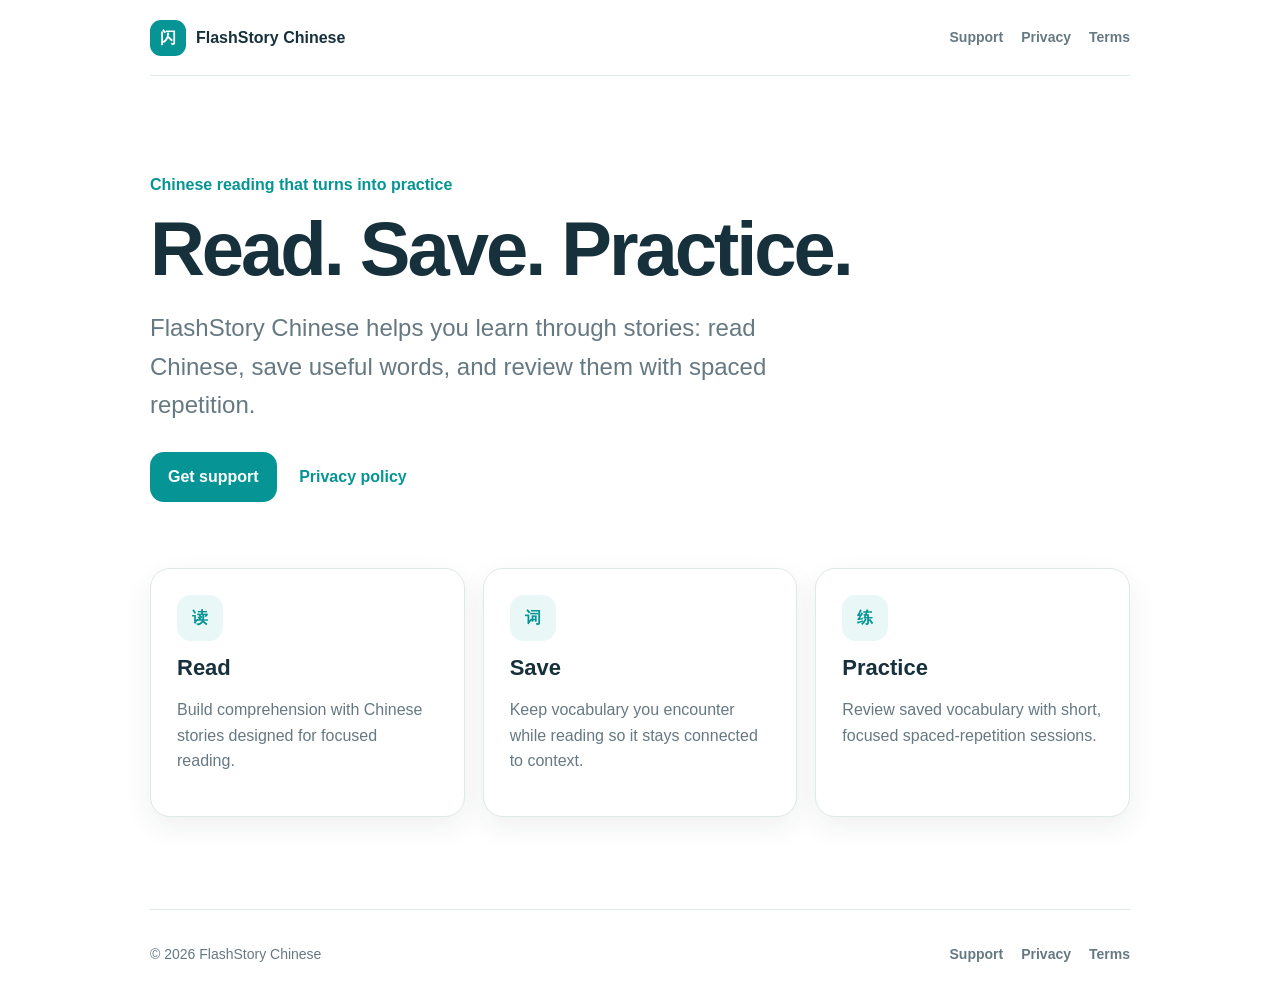
==== commit 481e5194: "Restore index to 5b6d2586 version" ====
--- a/index.html
+++ b/index.html
@@ -3,8 +3,7 @@
 <head>
   <meta charset="utf-8" />
   <meta name="viewport" content="width=device-width, initial-scale=1" />
-  <meta name="theme-color" content="#ffffff" />
-  <meta name="description" content="FlashStory Chinese helps you learn Chinese through stories, saved vocabulary, and focused practice." />
+  <meta name="description" content="FlashStory Chinese — read Chinese stories, save vocabulary, and practice what you learn." />
   <title>FlashStory Chinese</title>
   <link rel="stylesheet" href="styles.css" />
 </head>
@@ -23,32 +22,33 @@
 
   <main>
     <section class="hero">
-      <p class="eyebrow">Chinese learning through stories</p>
+      <div class="eyebrow">Chinese reading that turns into practice</div>
       <h1>Read. Save. Practice.</h1>
       <p class="lede">
-        FlashStory Chinese helps you learn in context: read Chinese stories, save useful words,
-        and review them with focused practice.
+        FlashStory Chinese helps you learn through stories: read Chinese, save useful words,
+        and review them with spaced repetition.
       </p>
-      <a class="button primary" href="support.html">Support &amp; contact</a>
+      <div class="hero-actions">
+        <a class="button primary" href="support.html">Get support</a>
+        <a class="button secondary" href="privacy.html">Privacy policy</a>
+      </div>
     </section>
 
     <section class="feature-grid" aria-label="How FlashStory works">
       <article class="card">
         <div class="icon" aria-hidden="true">读</div>
         <h2>Read</h2>
-        <p>Learn through Chinese stories with pinyin, translations, and word lookup when you need them.</p>
+        <p>Build comprehension with Chinese stories designed for focused reading.</p>
       </article>
-
       <article class="card">
         <div class="icon" aria-hidden="true">词</div>
         <h2>Save</h2>
-        <p>Keep useful vocabulary from the stories you read so words stay connected to context.</p>
+        <p>Keep vocabulary you encounter while reading so it stays connected to context.</p>
       </article>
-
       <article class="card">
         <div class="icon" aria-hidden="true">练</div>
         <h2>Practice</h2>
-        <p>Review saved words with short practice sessions built around recall and repetition.</p>
+        <p>Review saved vocabulary with short, focused spaced-repetition sessions.</p>
       </article>
     </section>
   </main>
@@ -62,4 +62,4 @@
     </div>
   </footer>
 </body>
-</html>+</html>
--- a/styles.css
+++ b/styles.css
@@ -1,475 +1,242 @@
 :root {
   color-scheme: light;
   --teal: #069494;
-  --teal-bright: #10bdbd;
   --teal-dark: #057878;
-  --teal-soft: #e7f8f7;
-  --coral: #ff6f59;
-  --coral-soft: #fff0ec;
-  --gold: #f5b72a;
-  --gold-soft: #fff6dc;
-  --ink: #102a36;
+  --teal-soft: #e9f8f7;
+  --bg: #ffffff;
+  --surface: #ffffff;
+  --surface-2: #f6fbfa;
   --text: #17313c;
-  --muted: #667985;
-  --bg: #ffffff;
-  --soft-bg: #f6fbfb;
-  --border: #dfeae9;
-  --shadow: 0 18px 50px rgba(26, 84, 89, .12);
-  --shadow-soft: 0 10px 28px rgba(26, 84, 89, .09);
-  --radius: 25px;
-  --max: 1180px;
+  --muted: #667983;
+  --border: #dfe9e8;
+  --shadow: 0 10px 28px rgba(23, 49, 60, 0.07);
+  --radius: 20px;
+  --max: 980px;
 }
 
 * { box-sizing: border-box; }
-html { scroll-behavior: smooth; background: #fff; }
+
+html {
+  background: #ffffff;
+  scroll-behavior: smooth;
+}
+
 body {
   margin: 0;
-  min-height: 100vh;
-  background: #fff;
+  background: #ffffff;
   color: var(--text);
   font-family: Inter, ui-sans-serif, -apple-system, BlinkMacSystemFont, "Segoe UI", sans-serif;
-  line-height: 1.55;
-}
-a { color: inherit; text-decoration: none; }
-img { display: block; max-width: 100%; }
-
-.site-header, main, footer {
-  width: min(calc(100% - 36px), var(--max));
+  line-height: 1.6;
+}
+
+a {
+  color: var(--teal);
+  text-decoration: none;
+}
+
+a:hover {
+  color: var(--teal-dark);
+}
+
+.site-header,
+main,
+footer {
+  width: min(calc(100% - 32px), var(--max));
   margin-inline: auto;
 }
 
 .site-header {
-  min-height: 78px;
+  min-height: 76px;
   display: flex;
   align-items: center;
   justify-content: space-between;
-  gap: 26px;
-  position: relative;
-  z-index: 20;
-}
+  gap: 24px;
+  border-bottom: 1px solid var(--border);
+}
+
 .brand {
   display: inline-flex;
   align-items: center;
   gap: 10px;
-  color: var(--ink);
-}
+  color: var(--text);
+  font-weight: 800;
+}
+
+.brand:hover {
+  color: var(--text);
+}
+
 .brand-mark {
+  width: 36px;
+  height: 36px;
+  border-radius: 11px;
+  display: grid;
+  place-items: center;
+  background: var(--teal);
+  color: #ffffff;
+  font-weight: 800;
+}
+
+nav,
+footer div {
+  display: flex;
+  gap: 18px;
+  flex-wrap: wrap;
+}
+
+nav a,
+footer a {
+  color: var(--muted);
+  font-weight: 650;
+  font-size: 14px;
+}
+
+.hero {
+  max-width: 760px;
+  padding: 96px 0 66px;
+}
+
+.eyebrow {
+  margin: 0 0 12px;
+  color: var(--teal);
+  font-weight: 750;
+}
+
+h1 {
+  margin: 0 0 22px;
+  color: var(--text);
+  font-size: clamp(48px, 8vw, 76px);
+  line-height: 1.02;
+  letter-spacing: -0.04em;
+}
+
+h2 {
+  margin: 14px 0 10px;
+  color: var(--text);
+  font-size: 22px;
+  line-height: 1.2;
+}
+
+.lede {
+  max-width: 700px;
+  margin: 0;
+  color: var(--muted);
+  font-size: clamp(19px, 2.7vw, 24px);
+}
+
+.button {
+  display: inline-block;
+  margin-top: 28px;
+  padding: 12px 18px;
+  border-radius: 14px;
+  font-weight: 750;
+}
+
+.primary {
+  background: var(--teal);
+  color: #ffffff;
+}
+
+.primary:hover {
+  background: var(--teal-dark);
+  color: #ffffff;
+}
+
+.feature-grid {
+  display: grid;
+  grid-template-columns: repeat(3, 1fr);
+  gap: 18px;
+  padding: 0 0 92px;
+}
+
+.card,
+.legal {
+  background: var(--surface);
+  border: 1px solid var(--border);
+  border-radius: var(--radius);
+  box-shadow: var(--shadow);
+}
+
+.card {
+  padding: 26px;
+}
+
+.icon {
   width: 46px;
   height: 46px;
   border-radius: 14px;
   display: grid;
   place-items: center;
-  background: linear-gradient(145deg, #15c6c3, var(--teal));
-  box-shadow: 0 8px 22px rgba(6, 148, 148, .18);
-}
-.brand-mark svg { width: 28px; height: 28px; fill: #fff; }
-.brand-copy {
-  display: grid;
-  line-height: 1;
-  letter-spacing: -.025em;
-}
-.brand-copy strong { font-size: 20px; }
-.brand-copy span { color: var(--teal); font-size: 16px; font-weight: 800; margin-top: 3px; }
-
-nav { display: flex; align-items: center; gap: 24px; flex-wrap: wrap; }
-nav a {
-  font-size: 14px;
-  font-weight: 750;
-  color: var(--ink);
-}
-nav a:hover, footer a:hover, .text-link:hover { color: var(--teal); }
-
-.home-main { overflow: hidden; }
-
-.hero {
-  min-height: 610px;
-  margin-inline: calc((100vw - min(100vw - 36px, var(--max))) / -2);
-  padding: 58px max(18px, calc((100vw - var(--max)) / 2)) 0;
-  position: relative;
-  display: grid;
-  grid-template-columns: 1.03fr .72fr .78fr;
-  align-items: end;
-  gap: 6px;
-  isolation: isolate;
-}
-.hero-landscape {
-  position: absolute;
-  inset: 0;
-  width: 100%;
-  height: 100%;
-  object-fit: cover;
-  z-index: -3;
-}
-.hero::before {
-  content: "";
-  position: absolute;
-  inset: 0;
-  background: linear-gradient(90deg, rgba(255,255,255,.82) 0%, rgba(255,255,255,.60) 35%, rgba(255,255,255,.10) 68%, rgba(255,255,255,.03) 100%);
-  z-index: -2;
-}
-.hero::after {
-  content: "";
-  position: absolute;
-  inset: auto 0 0;
-  height: 110px;
-  background: linear-gradient(transparent, rgba(255,255,255,.98));
-  z-index: -1;
-}
-
-.hero-copy {
-  align-self: center;
-  max-width: 560px;
-  padding-bottom: 70px;
-  position: relative;
-  z-index: 3;
-}
-h1, h2 {
-  margin: 0;
-  color: var(--ink);
-  letter-spacing: -.045em;
-}
-h1 {
-  font-size: clamp(54px, 6vw, 84px);
-  line-height: .98;
-  font-weight: 850;
-}
-h1 em, .practice-copy h2 em {
-  color: var(--coral);
-  font-style: normal;
-}
-.lede {
-  margin: 24px 0 0;
-  color: #385260;
-  font-size: clamp(18px, 2vw, 22px);
-  max-width: 560px;
-}
-.hero-actions {
-  display: flex;
-  gap: 12px;
-  flex-wrap: wrap;
-  margin-top: 32px;
-}
-.button {
-  min-height: 50px;
-  padding: 13px 20px;
-  border-radius: 17px;
-  display: inline-flex;
-  align-items: center;
-  justify-content: center;
-  gap: 10px;
+  background: var(--teal-soft);
+  color: var(--teal);
   font-weight: 800;
-  transition: transform .18s ease, box-shadow .18s ease;
-}
-.button:hover { transform: translateY(-1px); }
-.button.primary {
-  color: #fff;
-  background: linear-gradient(145deg, #11bdb9, var(--teal));
-  box-shadow: 0 12px 28px rgba(6,148,148,.23);
-}
-.button.secondary {
-  color: var(--ink);
-  background: rgba(255,255,255,.82);
-  border: 1px solid rgba(6,148,148,.22);
-  backdrop-filter: blur(8px);
-}
-
-.hero-mascot {
-  width: 360px;
-  align-self: end;
-  justify-self: center;
-  margin-bottom: 10px;
-  position: relative;
-  z-index: 2;
-}
-
-.phone-frame {
-  background: linear-gradient(145deg, #1c2024, #5f666d 48%, #111418);
-  padding: 10px;
-  border-radius: 46px;
-  box-shadow: 0 30px 80px rgba(15, 52, 59, .26);
-}
-.phone-frame img {
-  width: 100%;
-  border-radius: 38px;
-}
-.hero-phone {
-  width: 335px;
-  justify-self: end;
-  align-self: center;
-  transform: rotate(1.5deg);
-  position: relative;
-  z-index: 3;
-  margin-bottom: 16px;
-}
-
-.section {
-  padding: 68px 0 76px;
-}
-.how-section { background: #fff; }
-.section-title {
-  text-align: center;
-  margin-bottom: 34px;
-}
-.section-title h2 {
-  font-size: clamp(40px, 5vw, 58px);
-  font-weight: 850;
-}
-.title-swish {
-  display: inline-block;
-  width: 130px;
-  height: 8px;
-  margin-top: 8px;
-  background: var(--gold);
-  border-radius: 999px;
-  transform: rotate(-1.5deg);
-}
-
-.feature-grid {
-  display: grid;
-  grid-template-columns: repeat(3, 1fr);
-  gap: 20px;
-}
-.feature-card {
-  min-height: 240px;
-  padding: 28px;
-  border: 1px solid var(--border);
-  border-radius: var(--radius);
-  background: #fff;
-  box-shadow: var(--shadow-soft);
-}
-.feature-icon {
-  width: 58px;
-  height: 58px;
-  border-radius: 18px;
-  display: grid;
-  place-items: center;
-  font-size: 25px;
-  font-weight: 900;
-  margin-bottom: 18px;
-}
-.book-icon { background: var(--teal-soft); color: var(--teal); }
-.save-icon { background: var(--coral-soft); color: var(--coral); }
-.practice-icon { background: #e8faf7; color: #11aaa1; }
-.feature-card h3 {
-  margin: 0 0 10px;
-  color: var(--ink);
-  font-size: 23px;
-  letter-spacing: -.02em;
-}
-.feature-card p {
-  margin: 0;
-  color: var(--muted);
-  font-size: 16px;
-}
-
-.learning-loop {
-  margin-top: 28px;
-  padding: 20px 28px;
-  display: grid;
-  grid-template-columns: 1fr auto 1fr auto 1fr;
-  align-items: center;
-  gap: 18px;
-  border-radius: 999px;
-  background: linear-gradient(90deg, #effafa, #f8fcfc, #edfafa);
-}
-.loop-step {
-  display: flex;
-  align-items: center;
-  gap: 13px;
-}
-.loop-step > div { display: grid; }
-.loop-step strong { color: var(--ink); font-size: 18px; }
-.loop-step span:last-child { color: var(--muted); font-size: 13px; }
-.loop-badge {
-  width: 54px;
-  height: 54px;
-  border-radius: 50%;
-  display: grid;
-  place-items: center;
-  color: #fff;
-  font-size: 22px;
-  font-weight: 900;
-  flex: 0 0 auto;
-}
-.loop-badge.teal { background: linear-gradient(145deg, #15c7c4, var(--teal)); }
-.loop-badge.coral { background: linear-gradient(145deg, #ff9b84, var(--coral)); }
-.loop-badge.gold { background: linear-gradient(145deg, #ffd76f, var(--gold)); }
-.loop-arrow { color: var(--ink); font-size: 25px; }
-
-.practice-section {
-  min-height: 420px;
-  margin-inline: calc((100vw - min(100vw - 36px, var(--max))) / -2);
-  padding: 45px max(18px, calc((100vw - var(--max)) / 2));
-  background: linear-gradient(135deg, #e9faf8 0%, #f5ffff 58%, #e4f7f7 100%);
-  display: grid;
-  grid-template-columns: 1fr .85fr;
-  align-items: center;
-  gap: 70px;
-  overflow: hidden;
-}
-.practice-copy { max-width: 540px; }
-.practice-copy h2 {
-  font-size: clamp(45px, 5.5vw, 66px);
-  line-height: 1;
-  font-weight: 850;
-}
-.practice-copy p {
-  margin: 22px 0 0;
-  max-width: 520px;
-  color: #36505d;
-  font-size: 18px;
-}
-.practice-phone {
-  width: 310px;
-  justify-self: center;
-  transform: rotate(5deg) translateY(72px);
-}
-
-.cta-section {
-  min-height: 360px;
-  margin-inline: calc((100vw - min(100vw - 36px, var(--max))) / -2);
-  padding: 64px max(18px, calc((100vw - var(--max)) / 2));
-  position: relative;
-  display: grid;
-  place-items: center;
-  overflow: hidden;
-  isolation: isolate;
-}
-.cta-landscape {
-  position: absolute;
-  inset: 0;
-  width: 100%;
-  height: 100%;
-  object-fit: cover;
-  opacity: .55;
-  z-index: -2;
-}
-.cta-section::after {
-  content: "";
-  position: absolute;
-  inset: 0;
-  background: rgba(255,255,255,.70);
-  z-index: -1;
-}
-.cta-inner {
-  text-align: center;
-  max-width: 780px;
-}
-.cta-inner h2 {
-  font-size: clamp(40px, 5vw, 58px);
-  font-weight: 850;
-}
-.cta-inner p {
-  margin: 16px auto 0;
-  color: var(--muted);
-  font-size: 18px;
-}
-.cta-links {
-  margin-top: 28px;
-  display: flex;
-  gap: 18px;
-  justify-content: center;
-  align-items: center;
-  flex-wrap: wrap;
-}
-.text-link {
-  color: var(--muted);
-  font-weight: 750;
+}
+
+.card p,
+.legal p,
+.legal li {
+  color: var(--muted);
 }
 
 .legal {
-  margin: 44px 0 76px;
-  padding: clamp(28px, 5vw, 58px);
-  background: #fff;
-  border: 1px solid var(--border);
-  border-radius: 28px;
-  box-shadow: var(--shadow-soft);
-  position: relative;
-  overflow: hidden;
-}
-.legal::before {
-  content: "";
-  position: absolute;
-  inset: 0 0 auto;
-  height: 8px;
-  background: linear-gradient(90deg, var(--teal), var(--teal-bright), var(--coral), var(--gold));
-}
+  padding: clamp(24px, 5vw, 54px);
+  margin: 44px 0 70px;
+}
+
 .legal h1 {
-  margin: 0 0 14px;
-  color: var(--ink);
-  font-size: clamp(42px, 6vw, 62px);
-  line-height: 1;
-  letter-spacing: -.04em;
-}
+  margin: 0 0 18px;
+  font-size: clamp(38px, 6vw, 58px);
+  line-height: 1.08;
+  letter-spacing: -0.03em;
+}
+
 .legal h2 {
   margin-top: 34px;
-  color: var(--ink);
   font-size: 22px;
 }
-.legal p, .legal li { color: var(--muted); }
-.updated { margin-top: -2px; }
+
+.updated {
+  color: var(--muted);
+  margin-top: -8px;
+}
+
 .notice {
-  margin: 20px 0;
+  background: var(--surface-2);
+  border: 1px solid var(--border);
+  border-radius: 14px;
   padding: 16px 18px;
-  border-radius: 16px;
-  background: var(--teal-soft);
-  border: 1px solid #d6efed;
+  margin: 22px 0;
 }
 
 footer {
-  min-height: 94px;
+  min-height: 90px;
+  border-top: 1px solid var(--border);
   display: flex;
   align-items: center;
   justify-content: space-between;
   gap: 20px;
-  border-top: 1px solid var(--border);
   color: var(--muted);
   font-size: 14px;
 }
-footer div { display: flex; gap: 18px; flex-wrap: wrap; }
-footer a { font-weight: 700; }
-
-@media (max-width: 980px) {
+
+@media (max-width: 760px) {
+  .site-header {
+    align-items: flex-start;
+    padding: 18px 0;
+    flex-direction: column;
+  }
+
   .hero {
-    grid-template-columns: 1fr .75fr;
-    min-height: 690px;
-  }
-  .hero-copy { grid-column: 1; grid-row: 1; padding-bottom: 40px; }
-  .hero-mascot { grid-column: 1; grid-row: 2; width: 280px; justify-self: start; margin-left: 70px; }
-  .hero-phone { grid-column: 2; grid-row: 1 / span 2; width: 310px; }
-  .feature-grid { grid-template-columns: 1fr; }
-  .learning-loop { border-radius: 28px; grid-template-columns: 1fr; }
-  .loop-arrow { transform: rotate(90deg); text-align: center; }
-}
-
-@media (max-width: 720px) {
-  .site-header {
-    padding: 16px 0 12px;
+    padding-top: 64px;
+  }
+
+  .feature-grid {
+    grid-template-columns: 1fr;
+  }
+
+  footer {
+    padding: 24px 0;
     align-items: flex-start;
     flex-direction: column;
   }
-  nav { gap: 14px; }
-  nav a { font-size: 13px; }
-  .hero {
-    grid-template-columns: 1fr;
-    min-height: auto;
-    padding-top: 48px;
-    text-align: left;
-  }
-  .hero-copy { grid-column: 1; grid-row: 1; padding-bottom: 12px; }
-  h1 { font-size: clamp(50px, 15vw, 68px); }
-  .hero-mascot { grid-column: 1; grid-row: 2; width: 270px; justify-self: center; margin: 8px 0 -30px; }
-  .hero-phone { grid-column: 1; grid-row: 3; width: min(310px, 88vw); justify-self: center; transform: rotate(1deg); }
-  .section { padding: 54px 0; }
-  .section-title h2 { font-size: 40px; }
-  .feature-card { min-height: auto; }
-  .learning-loop { padding: 22px; }
-  .practice-section {
-    grid-template-columns: 1fr;
-    gap: 20px;
-    padding-top: 54px;
-  }
-  .practice-phone { width: min(290px, 84vw); transform: rotate(4deg) translateY(60px); }
-  .cta-section { min-height: 390px; padding-block: 70px; }
-  footer { padding: 26px 0; align-items: flex-start; flex-direction: column; }
-}
+}
